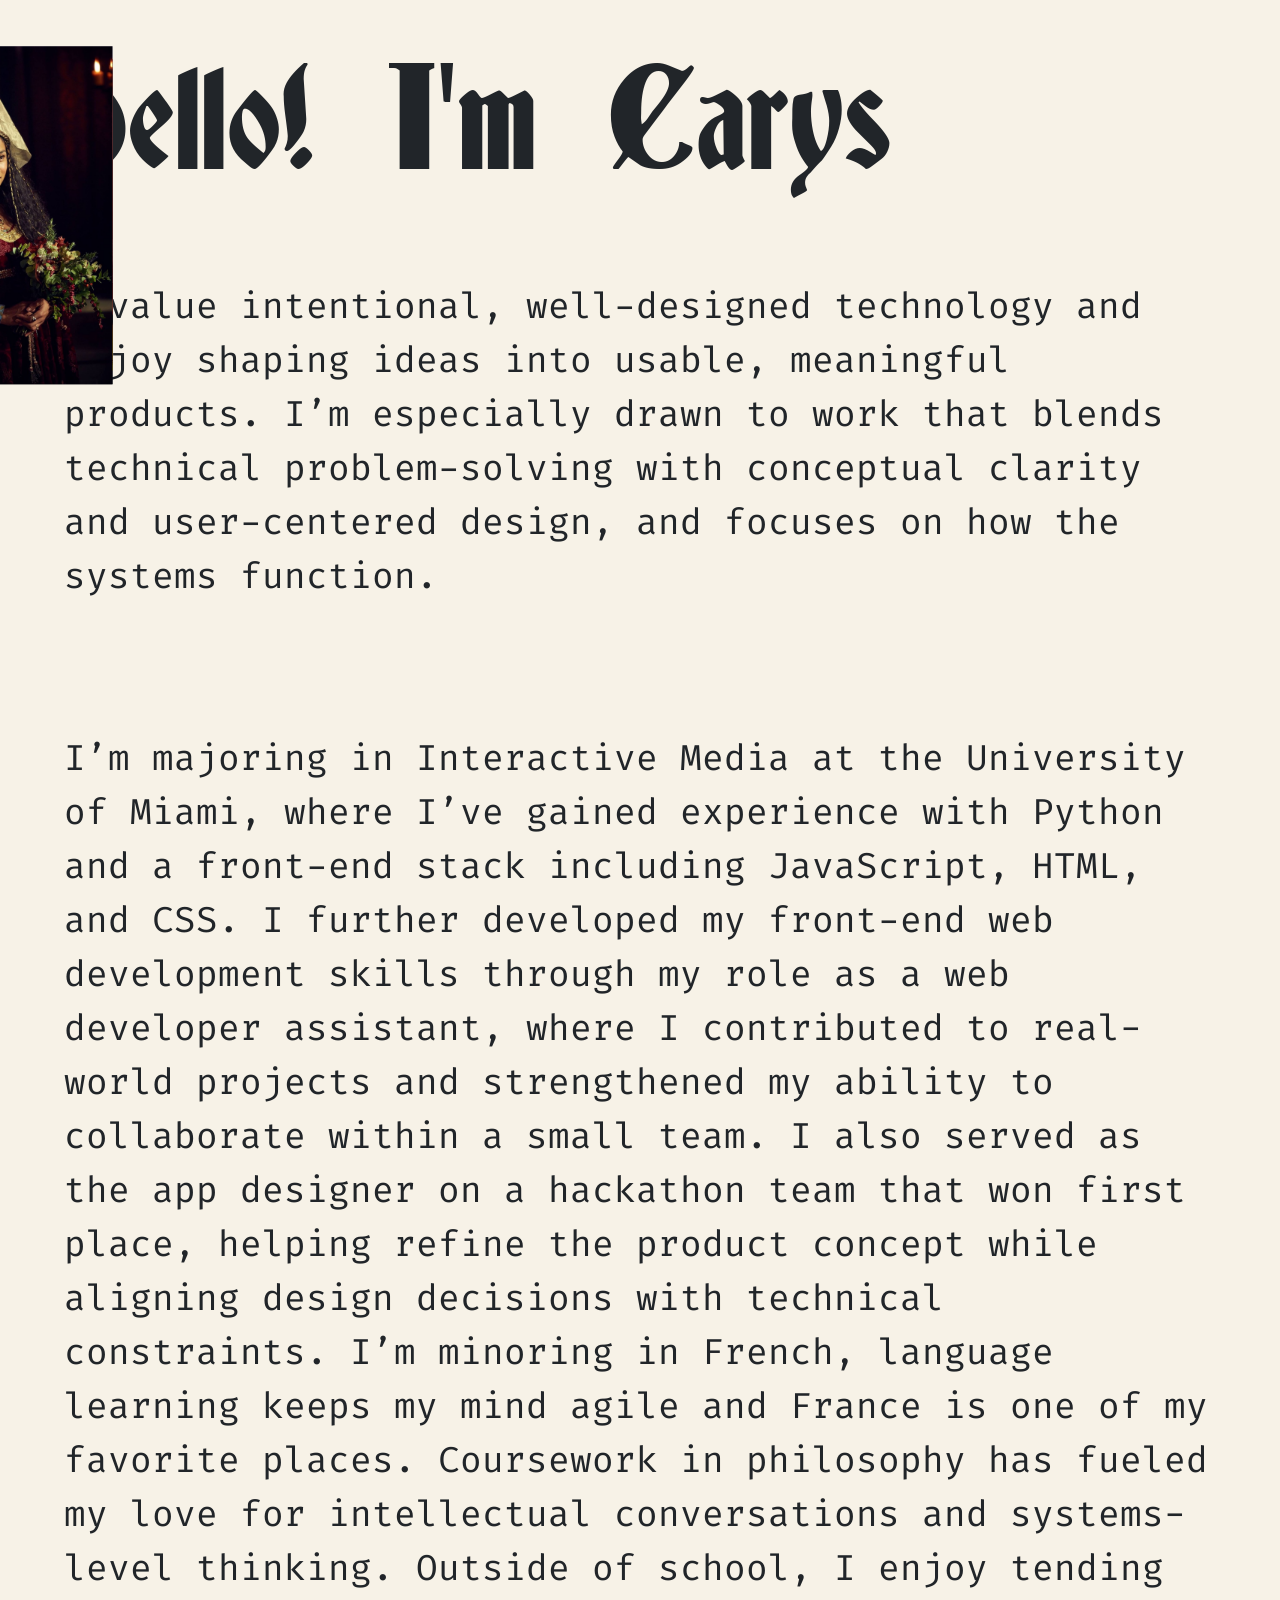
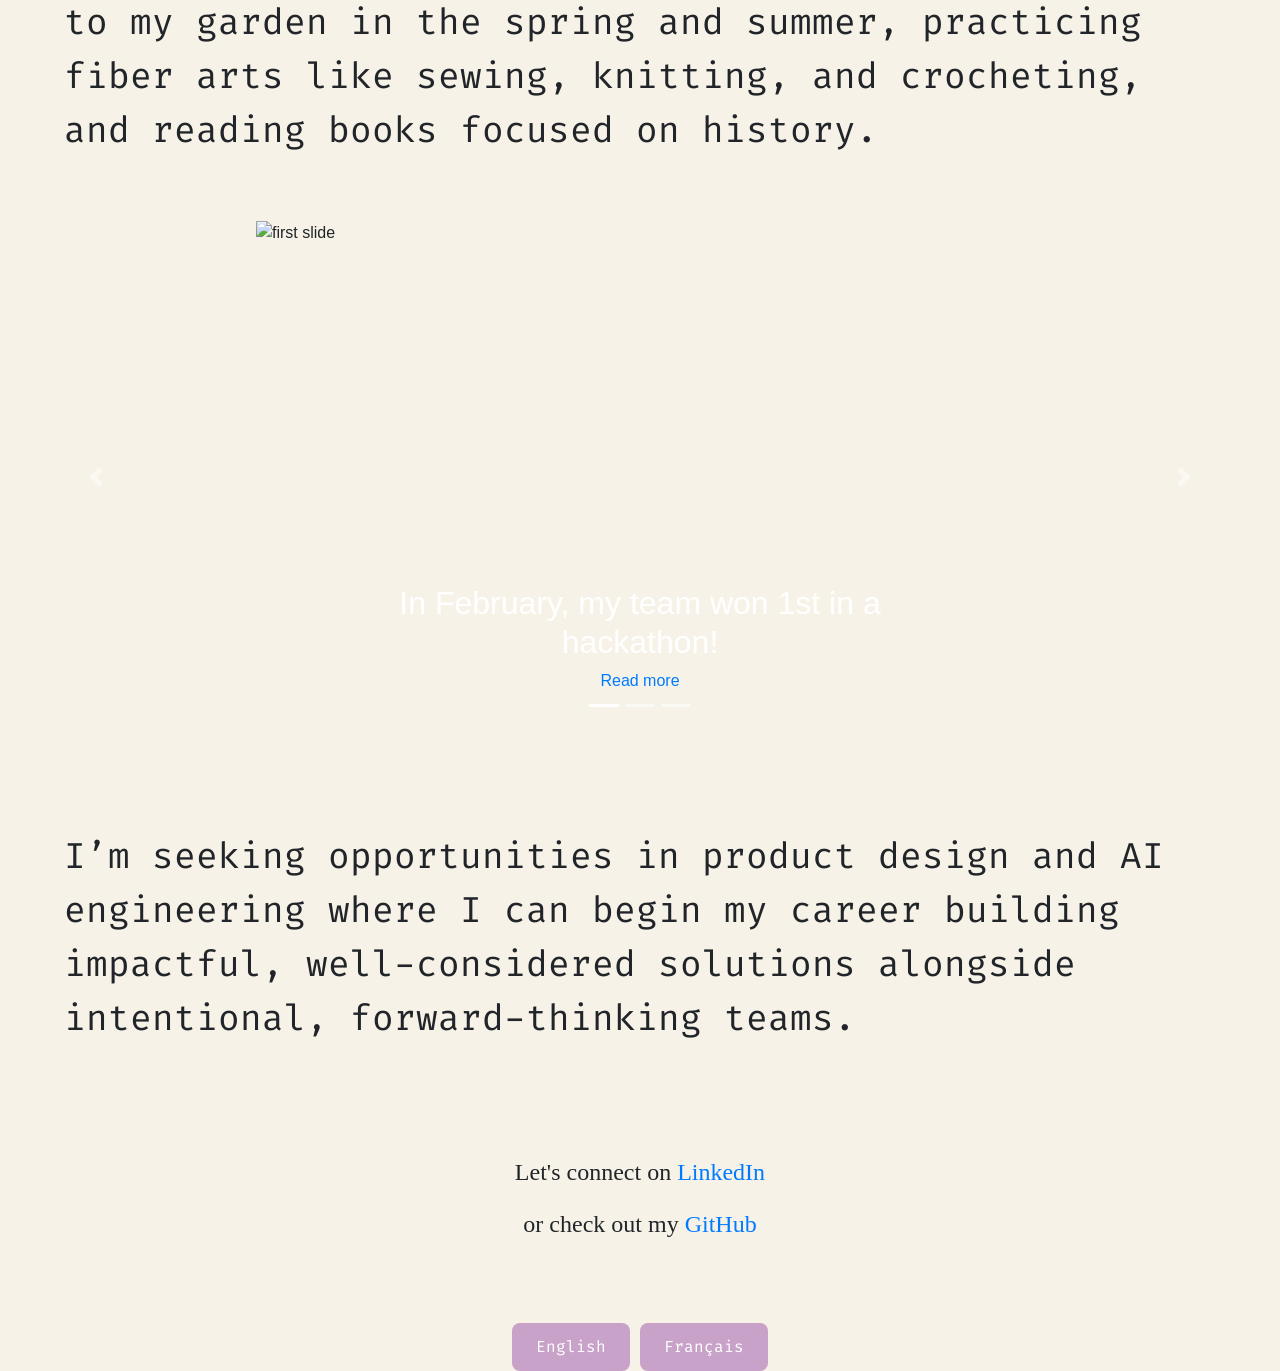
==== index.html @ d6e02222 "Spring senior update" ====
<!DOCTYPE html>
<html lang="en">
<head>
    <meta charset="UTF-8">
    <meta name="viewport" content="width=device-width, initial-scale=1.0">
    <title>Carys Bernard </title>

    <link rel="stylesheet" href="https://cdn.jsdelivr.net/npm/bootstrap@4.0.0/dist/css/bootstrap.min.css" integrity="sha384-Gn5384xqQ1aoWXA+058RXPxPg6fy4IWvTNh0E263XmFcJlSAwiGgFAW/dAiS6JXm" crossorigin="anonymous">

    <link rel="stylesheet" href="style.css?v=1.1">

    <link rel="preconnect" href="https://fonts.googleapis.com">
    <link rel="preconnect" href="https://fonts.gstatic.com" crossorigin>
    <link href="https://fonts.googleapis.com/css2?family=Fira+Code:wght@300&display=swap" rel="stylesheet">
</head>
<body>
    <!-- header and nav below-->
    <header>

    </header>
    <!-- center page words below-->
    <div>
        <h1 id="big-words">
            Hello! I'm Carys
        </h1>
    </div>

    <!-- picture div below -->
    <div>

        <img class="image" src="images/trailing/grove.jpeg" alt="" data-index="0" data-status="inactive" class="image">
        <img class="image" src="images/trailing/jonadwd.JPG" alt="" data-index="0" data-status="inactive" class="image">
        <img class="image" src="images/trailing/me1.JPG" alt="" data-index="0" data-status="inactive" class="image">
        <img class="image" src="images/trailing/me2.jpeg" alt="" data-index="0" data-status="inactive" class="image">
        <img class="image" src="images/trailing/met.jpeg" alt="" data-index="0" data-status="inactive" class="image">
        <img class="image" src="images/trailing/princess1.JPG" alt="" data-index="0" data-status="inactive" class="image">
        <img class="image" src="images/trailing/queen1.JPG" alt="" data-index="0" data-status="inactive" class="image">
        <img class="image" src="images/trailing/satchels.jpeg" alt="" data-index="0" data-status="inactive" class="image">
    

    </div>
    <!-- picture div ends -->


    <!--second page below / carousel / js reference -->
    <div id="second-page">

        <div class="words" id="goal">
            I value intentional, well-designed technology and enjoy shaping ideas into usable, meaningful products. I’m especially drawn to work that blends technical problem-solving with conceptual clarity and user-centered design, and focuses on how the systems function.

        </div>

        <!-- more about me bio here -->


        <div class="words" id="experience"> 

          I’m majoring in Interactive Media at the University of Miami, where I’ve gained experience with Python and a front-end stack including JavaScript, HTML, and CSS. 
          I further developed my front-end web development skills through my role as a web developer assistant, where I contributed to real-world projects and strengthened my ability to collaborate within a small team. I also served as the app designer on a hackathon team that won first place, helping refine the product concept while aligning design decisions with technical constraints. I’m minoring in French, language learning keeps my mind agile and France is one of my favorite places. Coursework in philosophy has fueled my love for intellectual conversations and systems-level thinking.
          Outside of school, I enjoy tending to my garden in the spring and summer, practicing fiber arts like sewing, knitting, and crocheting, and reading books focused on history. 
        </div>


        <!-- more about me bio here -->

<!-- carousel below -->
        <div id="carouselExampleIndicators" class="carousel slide" data-ride="carousel">
            <ol class="carousel-indicators">
              <li data-target="#carouselExampleIndicators" data-slide-to="0" class="active"></li>
              <li data-target="#carouselExampleIndicators" data-slide-to="1"></li>
              <li data-target="#carouselExampleIndicators" data-slide-to="2"></li>
            </ol>
            <div class="carousel-inner">
    
              <div class="carousel-item active">
                <img class="d-block w-100" src="images/hackathon/team.jpeg" alt="first slide">
                <div class="carousel-caption d-none d-md-block">
                    <h2>In February, my team won 1st in a hackathon!</h2>
                    <a href="https://news.miami.edu/coe/stories/2025/02/hackathon-showcases-ai-powered-solutions-by-students-and-startups.html"> Read more</a>
                  </div>
              </div>

              <div class="carousel-item">
                <img class="d-block w-100" src="images/hackathon/figma-gg.png" alt="second slide">
                <div class="carousel-caption d-none d-md-block">
                    <h3>I was the app designer</h3>
                    <p>My prototype was used for the mobile app and website's design. </p>
                  </div>
              </div>

              <div class="carousel-item">
                <img class="d-block w-100" src="images/hackathon/greengaurd.png" alt="second slide">
                <div class="carousel-caption d-none d-md-block">
                
                    <a href="https://greenguard.miami/"> Visit our website!</a>
                  </div>
              </div>
    
            </div>
            <a class="carousel-control-prev" href="#carouselExampleIndicators" role="button" data-slide="prev">
              <span class="carousel-control-prev-icon" aria-hidden="true"></span>
              <span class="sr-only">Previous</span>
            </a>
            <a class="carousel-control-next" href="#carouselExampleIndicators" role="button" data-slide="next">
              <span class="carousel-control-next-icon" aria-hidden="true"></span>
              <span class="sr-only">Next</span>
            </a>
          </div>
<!-- carousel ends -->

    <div class="words" id="internship">
          I’m seeking opportunities in product design and AI engineering where I can begin my career building impactful, well-considered solutions alongside intentional, forward-thinking teams.
        </div>

    </div>    
   
    <!-- footer below -->
    <footer id="connect">
        <p>
           <span id="connect-text">Let's connect on</span> 
           <a id="linkedin-link" href="https://www.linkedin.com/in/carysbernard/">
              <span id="linkedin-text">LinkedIn</span>
           </a>
        </p>
     
        <p>
           <span id="github-text">or check out my</span>  
           <a id="github-link" href="https://github.com/carysbux">GitHub</a>
        </p>
    </footer>


    <!-- translation buttons -->
     <div class="button-container">
        <button id="btn-en">English</button>
        <button id="btn-fr">Français</button>
     </div>
   

    <script src="script.js"></script>


    <script src="https://code.jquery.com/jquery-3.2.1.slim.min.js" integrity="sha384-KJ3o2DKtIkvYIK3UENzmM7KCkRr/rE9/Qpg6aAZGJwFDMVNA/GpGFF93hXpG5KkN" crossorigin="anonymous"></script>
    <script src="https://cdn.jsdelivr.net/npm/popper.js@1.12.9/dist/umd/popper.min.js" integrity="sha384-ApNbgh9B+Y1QKtv3Rn7W3mgPxhU9K/ScQsAP7hUibX39j7fakFPskvXusvfa0b4Q" crossorigin="anonymous"></script>
    <script src="https://cdn.jsdelivr.net/npm/bootstrap@4.0.0/dist/js/bootstrap.min.js" integrity="sha384-JZR6Spejh4U02d8jOt6vLEHfe/JQGiRRSQQxSfFWpi1MquVdAyjUar5+76PVCmYl" crossorigin="anonymous"></script>



</body>
</html>
---- style.css ----
@font-face {
  font-family: 'deutsch-gothic';
  src: url(fonts/Deutsch.ttf);
}

@font-face {
  font-family: 'rainy-hearts';
  src: url(fonts/rainyhearts.ttf);
}

@font-face{
  font-family: 'alagard';
  src: url(fonts/alagard.ttf);
}

body {
  width: fit-content;
  background-color: rgb(247, 242, 231);
  margin: 0;
  padding: 0;
  overflow: auto;
  min-height: 100vh;
  display: inline;
}

#big-words {
  font-family: 'deutsch-gothic';
  padding-top: 5vh;
  padding-left: 3vw;
  padding-right: 20vw;
  font-size: 15vh;
}

#second-page{
opacity: 0;
transition: opacity 1s ease-in-out;
}

/* cursor tailing effect  below*/

.image {
  width: 25vmin;
  position: absolute;
  transform: translate(-50%, -50%);
  opacity: 1 !important; /* Force visibility */
  pointer-events: none;
}

.image[data-status="active"] {
  opacity: 1;
}

.image[data-status="inactive"] {
  opacity: 0;
  transition: opacity 0.2s ease-in-out;
}


.words{
  font-family: 'Fira Code', serif;
  font-size: 36px;
  padding: 5vw;
}

footer {
  font-family: 'rainy-hearts';
  font-size: 24px;
  text-align: center;
  padding: 5vh;
}

/* card styling below*/

.card-container {
  width: fit-content;
  margin-bottom: 40vh;
  display: grid;
  grid-template-columns: repeat(4, 300px); /* 4 columns */
  justify-content: center; /* Center cards horizontally */
  gap: 100px; /* Space between cards */
  perspective: 1000px; /* Perspective still necessary even if 2d because the cards must overlap */
  position: relative;
}

.card {
  width: 300px;
  height: 300px;
  position: absolute;
  transition: transform 0.3s ease-out;
  transform-style: preserve-3d;
  transform-origin: center;
  border-radius: 38px; /* Rounded border radius */
  box-shadow: 0 45px 25px rgba(0, 0, 0, 0.2); /* Dark box shadow */
}

.card img {
  width: 100%;
  height: 100%;
  object-fit: cover; /* Ensure the image covers the entire card without distortion */
  border-radius: 38px; /* Ensure the image follows the card's border radius */
}

/* Make the cards overlap horizontally */
.card:nth-child(1) {
  left: 100px;
  z-index: 3; 
  transform: rotate(10deg);
}

.card:nth-child(2) {
  left: 350px; /* spacing */
  z-index: 3;
  transform: rotate(-10deg);
}

.card:nth-child(3) {
  left: 600px; /* spacing */
  z-index: 3;
  transform: rotate(10deg);
}

.card:nth-child(4) {
  left: 750px; /* spacing */
  z-index: 3;
  transform: rotate(-10deg);
}

.card:nth-child(5) {
  left: 900px; /* spacing */
  z-index: 3;
  transform: rotate(-10deg);
}


/* carousel styling */

.carousel-inner {
  max-width: 60vw; /* Adjust the percentage as needed */
  height: 40vw;
  margin: 0 auto;
  margin-bottom: 2rem; /* Add space beneath the carousel */
 position: relative;
}

.carousel-item img {
  width: 60vw; /* Adjust the percentage as needed */
  height: 40vw; /* Ensure the height is less than the width for a landscape aspect ratio */
  max-width: 850px; /* Set a maximum width */
  max-height: 550px; /* Set a maximum height to maintain the aspect ratio */
  object-fit: cover; /* Ensure the image covers the entire area without distortion */
  margin: 0 auto; /* Center the image */
}

/* button styling */


.button-container {
  display: flex;
  justify-content: center; /* Centers buttons horizontally */
  margin-top: 20px; /* Add spacing above */
}


#btn-en, #btn-fr {
  background-color: #C8A2C8 !important;
  color: white !important;
  border: none !important;
  padding: 12px 24px !important;
  font-size: 16px !important;
  cursor: pointer !important;
  border-radius: 8px !important;
  transition: background-color 0.3s ease, transform 0.2s ease !important;
  font-family: 'Fira Code', monospace !important;
}


/* Hover effect */
#btn-en:hover, #btn-fr:hover {
  background-color: #B98EB9; 
  transform: scale(1.05); 
}

/* Active (clicked) effect */
#btn-en:active, #btn-fr:active {
  background-color: #A070A0;
  transform: scale(0.98); 
}


#btn-en {
  margin-right: 10px;
}
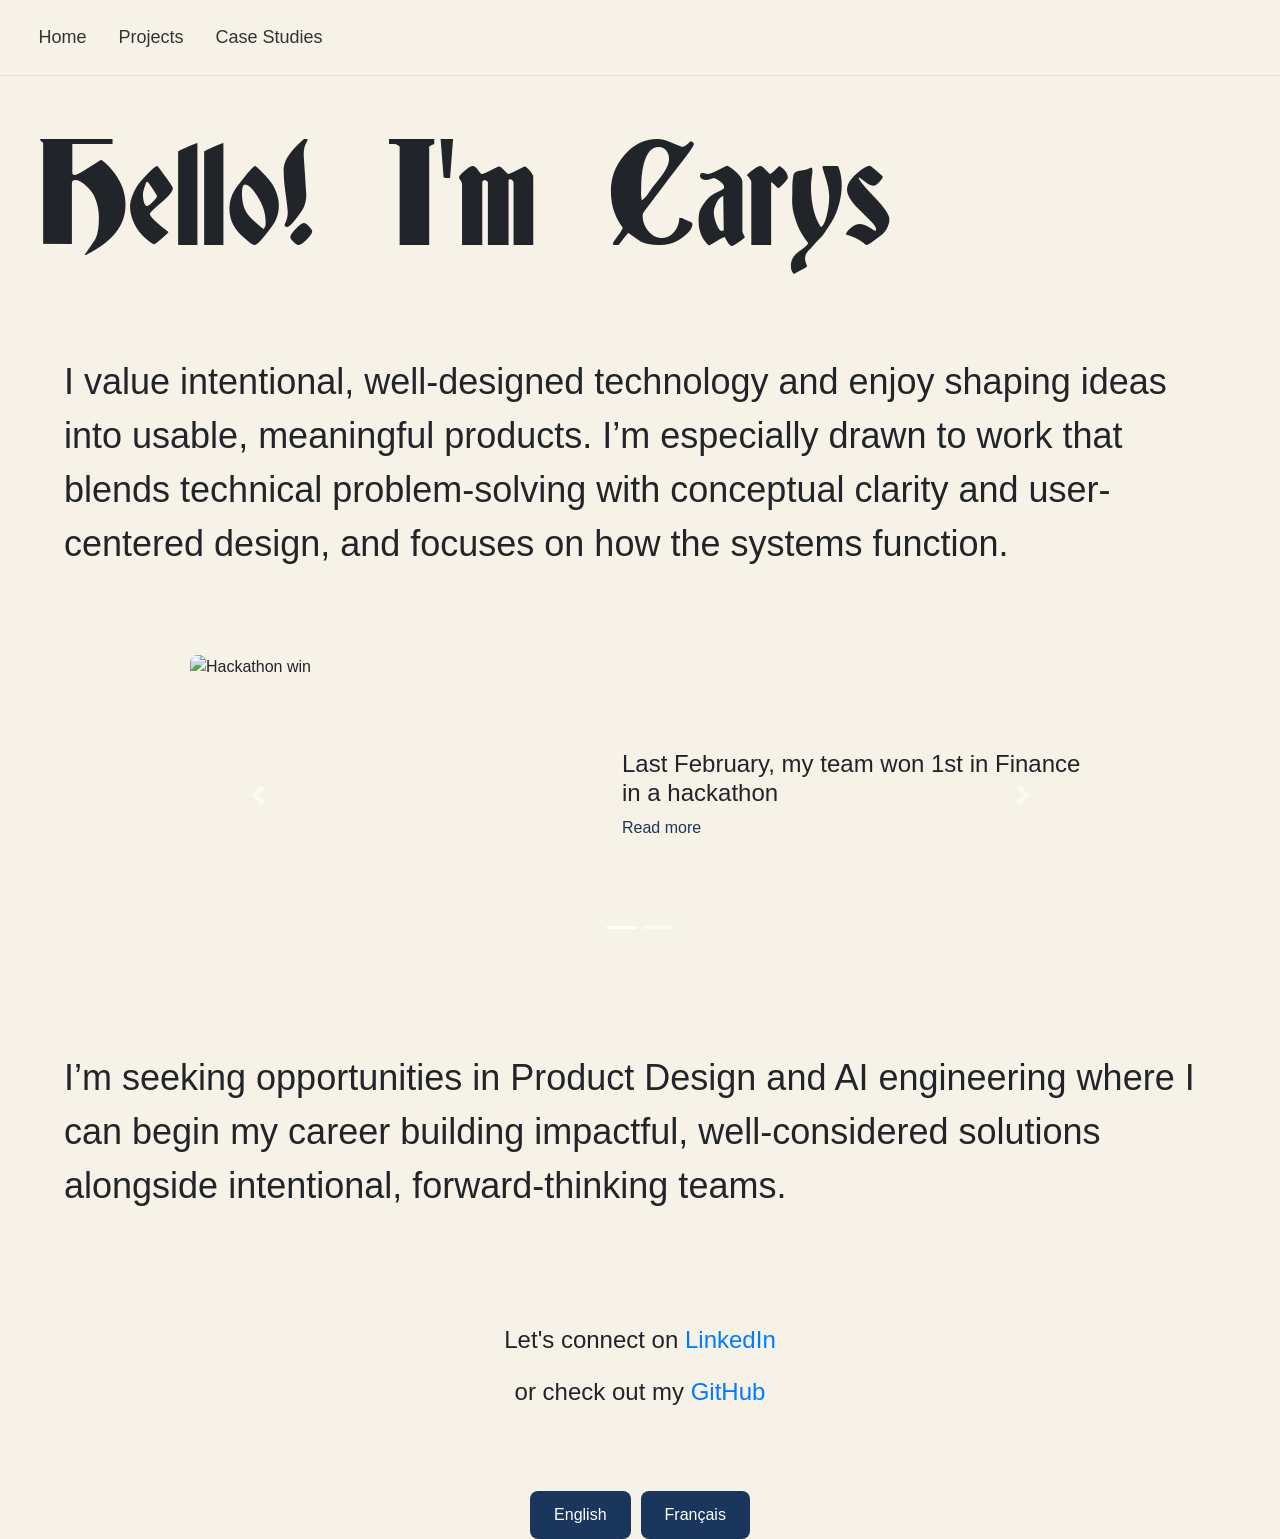
==== commit 8b4d4963: "3/1 update" ====
--- a/index.html
+++ b/index.html
@@ -16,7 +16,11 @@
 <body>
     <!-- header and nav below-->
     <header>
-
+        <nav class="main-nav">
+            <a href="index.html">Home</a>
+            <a href="projects.html">Projects</a>
+            <a href="case-studies.html">Case Studies</a>
+        </nav>
     </header>
     <!-- center page words below-->
     <div>
@@ -24,23 +28,6 @@
             Hello! I'm Carys
         </h1>
     </div>
-
-    <!-- picture div below -->
-    <div>
-
-        <img class="image" src="images/trailing/grove.jpeg" alt="" data-index="0" data-status="inactive" class="image">
-        <img class="image" src="images/trailing/jonadwd.JPG" alt="" data-index="0" data-status="inactive" class="image">
-        <img class="image" src="images/trailing/me1.JPG" alt="" data-index="0" data-status="inactive" class="image">
-        <img class="image" src="images/trailing/me2.jpeg" alt="" data-index="0" data-status="inactive" class="image">
-        <img class="image" src="images/trailing/met.jpeg" alt="" data-index="0" data-status="inactive" class="image">
-        <img class="image" src="images/trailing/princess1.JPG" alt="" data-index="0" data-status="inactive" class="image">
-        <img class="image" src="images/trailing/queen1.JPG" alt="" data-index="0" data-status="inactive" class="image">
-        <img class="image" src="images/trailing/satchels.jpeg" alt="" data-index="0" data-status="inactive" class="image">
-    
-
-    </div>
-    <!-- picture div ends -->
-
 
     <!--second page below / carousel / js reference -->
     <div id="second-page">
@@ -53,47 +40,35 @@
         <!-- more about me bio here -->
 
 
-        <div class="words" id="experience"> 
-
-          I’m majoring in Interactive Media at the University of Miami, where I’ve gained experience with Python and a front-end stack including JavaScript, HTML, and CSS. 
-          I further developed my front-end web development skills through my role as a web developer assistant, where I contributed to real-world projects and strengthened my ability to collaborate within a small team. I also served as the app designer on a hackathon team that won first place, helping refine the product concept while aligning design decisions with technical constraints. I’m minoring in French, language learning keeps my mind agile and France is one of my favorite places. Coursework in philosophy has fueled my love for intellectual conversations and systems-level thinking.
-          Outside of school, I enjoy tending to my garden in the spring and summer, practicing fiber arts like sewing, knitting, and crocheting, and reading books focused on history. 
-        </div>
-
-
         <!-- more about me bio here -->
 
 <!-- carousel below -->
+        <section class="carousel-section">
         <div id="carouselExampleIndicators" class="carousel slide" data-ride="carousel">
             <ol class="carousel-indicators">
               <li data-target="#carouselExampleIndicators" data-slide-to="0" class="active"></li>
               <li data-target="#carouselExampleIndicators" data-slide-to="1"></li>
-              <li data-target="#carouselExampleIndicators" data-slide-to="2"></li>
             </ol>
             <div class="carousel-inner">
     
               <div class="carousel-item active">
-                <img class="d-block w-100" src="images/hackathon/team.jpeg" alt="first slide">
-                <div class="carousel-caption d-none d-md-block">
-                    <h2>In February, my team won 1st in a hackathon!</h2>
-                    <a href="https://news.miami.edu/coe/stories/2025/02/hackathon-showcases-ai-powered-solutions-by-students-and-startups.html"> Read more</a>
+                <div class="carousel-slide-content">
+                  <img src="images/hackathon/solo.jpeg" alt="Hackathon win">
+                  <div class="carousel-caption-side">
+                    <h2>Last February, my team won 1st in Finance in a hackathon</h2>
+                    <a href="https://news.miami.edu/coe/stories/2025/02/hackathon-showcases-ai-powered-solutions-by-students-and-startups.html">Read more</a>
                   </div>
+                </div>
               </div>
 
               <div class="carousel-item">
-                <img class="d-block w-100" src="images/hackathon/figma-gg.png" alt="second slide">
-                <div class="carousel-caption d-none d-md-block">
+                <div class="carousel-slide-content">
+                  <img src="images/hackathon/figma-gg.png" alt="App designer">
+                  <div class="carousel-caption-side">
                     <h3>I was the app designer</h3>
-                    <p>My prototype was used for the mobile app and website's design. </p>
+                    <p>My prototype was used for the mobile app and website's design.</p>
                   </div>
-              </div>
-
-              <div class="carousel-item">
-                <img class="d-block w-100" src="images/hackathon/greengaurd.png" alt="second slide">
-                <div class="carousel-caption d-none d-md-block">
-                
-                    <a href="https://greenguard.miami/"> Visit our website!</a>
-                  </div>
+                </div>
               </div>
     
             </div>
@@ -106,10 +81,11 @@
               <span class="sr-only">Next</span>
             </a>
           </div>
+        </section>
 <!-- carousel ends -->
 
     <div class="words" id="internship">
-          I’m seeking opportunities in product design and AI engineering where I can begin my career building impactful, well-considered solutions alongside intentional, forward-thinking teams.
+          I’m seeking opportunities in Product Design and AI engineering where I can begin my career building impactful, well-considered solutions alongside intentional, forward-thinking teams.
         </div>
 
     </div>    
--- a/style.css
+++ b/style.css
@@ -21,6 +21,80 @@
   overflow: auto;
   min-height: 100vh;
   display: inline;
+  font-family: -apple-system, BlinkMacSystemFont, "SF Pro Display", "SF Pro Text", "Helvetica Neue", Helvetica, Arial, sans-serif;
+}
+
+/* Navigation bar */
+.main-nav {
+  display: flex;
+  gap: 2rem;
+  padding: 1.5rem 3vw;
+  font-family: inherit;
+  font-size: 18px;
+  background-color: rgb(247, 242, 231);
+  border-bottom: 1px solid rgba(0, 0, 0, 0.08);
+}
+
+.main-nav a {
+  color: #333;
+  text-decoration: none;
+  transition: color 0.2s ease;
+}
+
+.main-nav a:hover {
+  color: #1a365d;
+}
+
+/* Page content for Case Studies and Projects */
+.page-content {
+  padding: 5vh 5vw;
+  min-height: 50vh;
+}
+
+.page-title {
+  font-family: 'deutsch-gothic';
+  font-size: 8vh;
+  margin-bottom: 2rem;
+}
+
+/* iframe previews for Case Studies and Projects */
+.iframe-previews {
+  display: grid;
+  grid-template-columns: repeat(auto-fill, minmax(320px, 1fr));
+  gap: 2rem;
+  margin-top: 2rem;
+}
+
+.iframe-preview {
+  font-family: inherit;
+}
+
+.iframe-title {
+  font-size: 1.25rem;
+  margin-bottom: 0.5rem;
+  font-weight: 600;
+}
+
+.iframe-preview iframe,
+.iframe-preview .preview-image {
+  width: 100%;
+  aspect-ratio: 1;
+  border: 1px solid rgba(0, 0, 0, 0.1);
+  border-radius: 8px;
+  box-shadow: 0 4px 12px rgba(0, 0, 0, 0.08);
+  object-fit: cover;
+}
+
+.iframe-link {
+  display: inline-block;
+  margin-top: 0.5rem;
+  color: #1a365d;
+  text-decoration: none;
+  font-size: 0.95rem;
+}
+
+.iframe-link:hover {
+  text-decoration: underline;
 }
 
 #big-words {
@@ -36,34 +110,14 @@
 transition: opacity 1s ease-in-out;
 }
 
-/* cursor tailing effect  below*/
-
-.image {
-  width: 25vmin;
-  position: absolute;
-  transform: translate(-50%, -50%);
-  opacity: 1 !important; /* Force visibility */
-  pointer-events: none;
-}
-
-.image[data-status="active"] {
-  opacity: 1;
-}
-
-.image[data-status="inactive"] {
-  opacity: 0;
-  transition: opacity 0.2s ease-in-out;
-}
-
-
 .words{
-  font-family: 'Fira Code', serif;
+  font-family: inherit;
   font-size: 36px;
   padding: 5vw;
 }
 
 footer {
-  font-family: 'rainy-hearts';
+  font-family: inherit;
   font-size: 24px;
   text-align: center;
   padding: 5vh;
@@ -134,21 +188,78 @@
 
 /* carousel styling */
 
+.carousel-section {
+  width: 100%;
+  max-width: 900px;
+  margin: 0 auto 2rem;
+  min-height: 320px;
+}
+
 .carousel-inner {
-  max-width: 60vw; /* Adjust the percentage as needed */
-  height: 40vw;
-  margin: 0 auto;
-  margin-bottom: 2rem; /* Add space beneath the carousel */
- position: relative;
-}
-
-.carousel-item img {
-  width: 60vw; /* Adjust the percentage as needed */
-  height: 40vw; /* Ensure the height is less than the width for a landscape aspect ratio */
-  max-width: 850px; /* Set a maximum width */
-  max-height: 550px; /* Set a maximum height to maintain the aspect ratio */
-  object-fit: cover; /* Ensure the image covers the entire area without distortion */
-  margin: 0 auto; /* Center the image */
+  width: 100%;
+  position: relative;
+}
+
+.carousel-item {
+  min-height: 320px;
+}
+
+.carousel-slide-content {
+  display: flex;
+  align-items: center;
+  gap: 2rem;
+  min-height: 320px;
+}
+
+.carousel-slide-content img {
+  width: 400px;
+  height: 280px;
+  min-width: 400px;
+  flex-shrink: 0;
+  object-fit: cover;
+  border-radius: 8px;
+}
+
+.carousel-caption-side {
+  flex: 1;
+  min-width: 200px;
+  padding: 1rem 0;
+}
+
+.carousel-caption-side h2,
+.carousel-caption-side h3 {
+  margin-bottom: 0.5rem;
+  font-size: 1.5rem;
+}
+
+.carousel-caption-side p {
+  margin-bottom: 0.5rem;
+}
+
+.carousel-caption-side a {
+  color: #1a365d;
+  text-decoration: none;
+}
+
+.carousel-caption-side a:hover {
+  text-decoration: underline;
+}
+
+@media (max-width: 768px) {
+  .carousel-slide-content {
+    flex-direction: column;
+    min-height: auto;
+  }
+
+  .carousel-slide-content img {
+    width: 100%;
+    min-width: 0;
+    height: 240px;
+  }
+
+  .carousel-item {
+    min-height: auto;
+  }
 }
 
 /* button styling */
@@ -162,7 +273,7 @@
 
 
 #btn-en, #btn-fr {
-  background-color: #C8A2C8 !important;
+  background-color: #1a365d !important;
   color: white !important;
   border: none !important;
   padding: 12px 24px !important;
@@ -170,19 +281,19 @@
   cursor: pointer !important;
   border-radius: 8px !important;
   transition: background-color 0.3s ease, transform 0.2s ease !important;
-  font-family: 'Fira Code', monospace !important;
+  font-family: inherit !important;
 }
 
 
 /* Hover effect */
 #btn-en:hover, #btn-fr:hover {
-  background-color: #B98EB9; 
+  background-color: #0d2137; 
   transform: scale(1.05); 
 }
 
 /* Active (clicked) effect */
 #btn-en:active, #btn-fr:active {
-  background-color: #A070A0;
+  background-color: #0a1a2e;
   transform: scale(0.98); 
 }
 
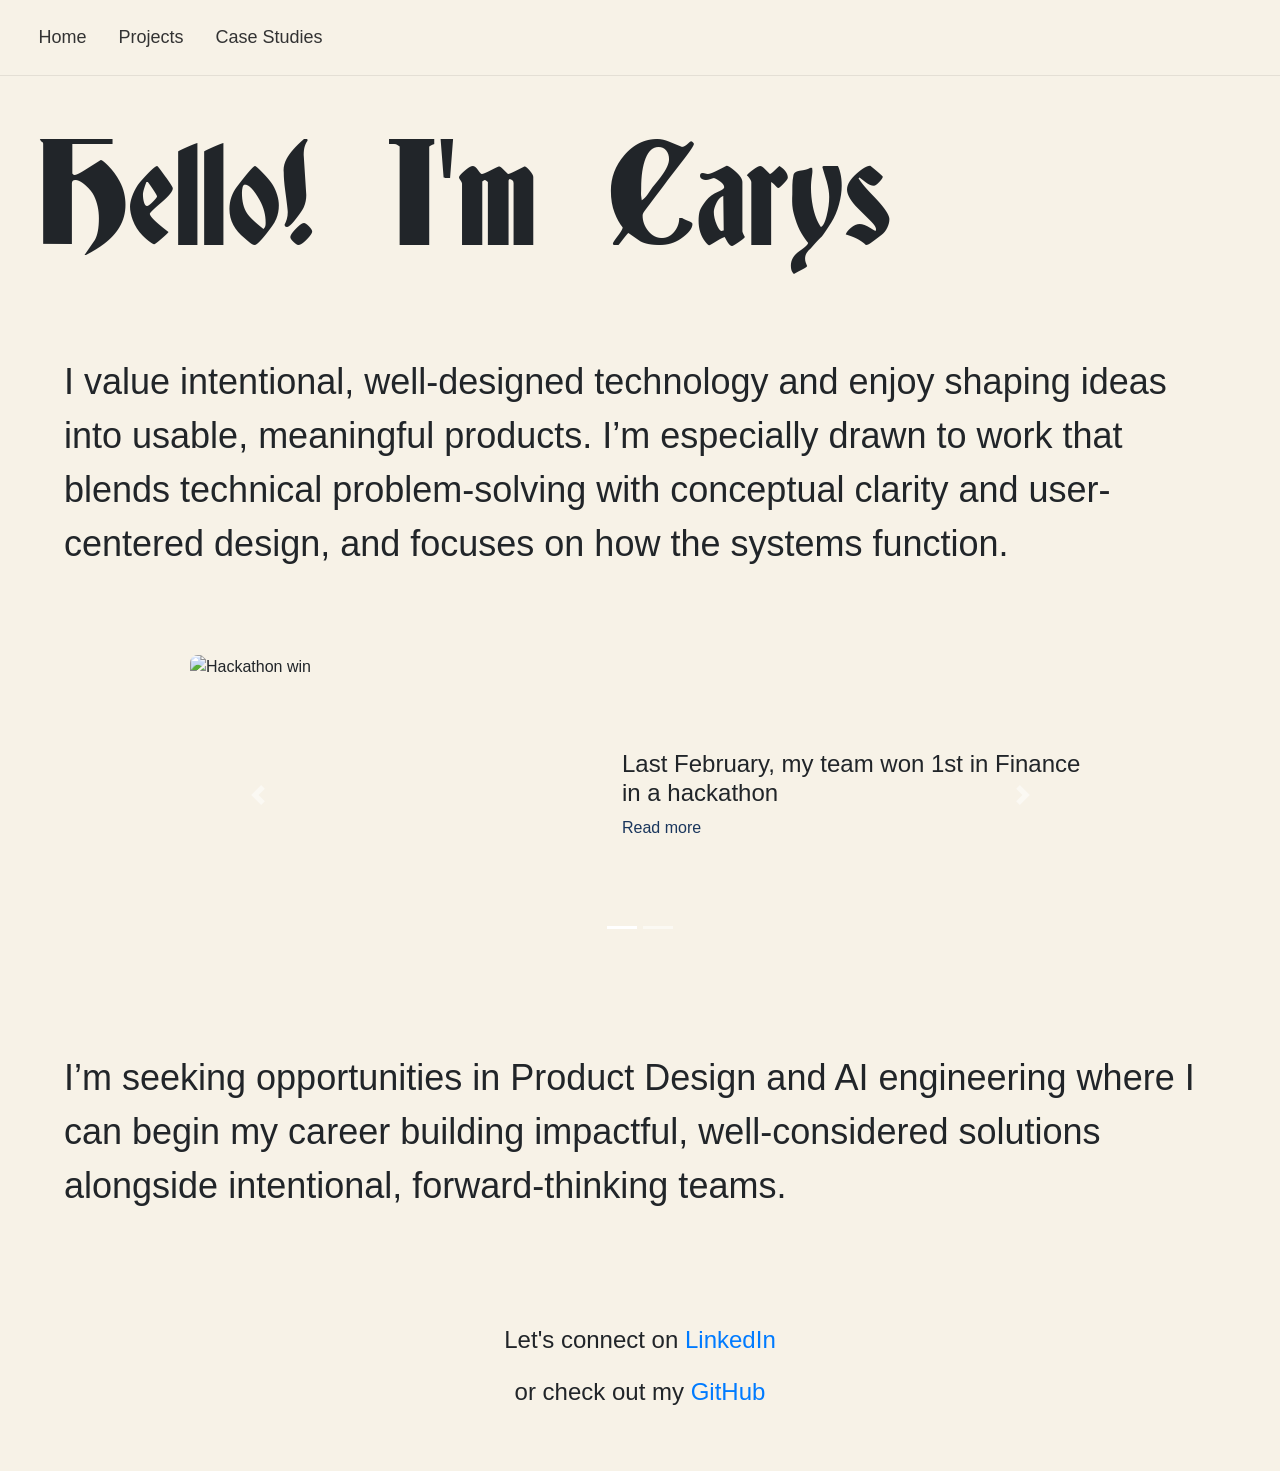
==== commit c0cf4ecb: "3/4" ====
--- a/index.html
+++ b/index.html
@@ -106,13 +106,6 @@
     </footer>
 
 
-    <!-- translation buttons -->
-     <div class="button-container">
-        <button id="btn-en">English</button>
-        <button id="btn-fr">Français</button>
-     </div>
-   
-
     <script src="script.js"></script>
 
 
--- a/style.css
+++ b/style.css
@@ -261,43 +261,3 @@
     min-height: auto;
   }
 }
-
-/* button styling */
-
-
-.button-container {
-  display: flex;
-  justify-content: center; /* Centers buttons horizontally */
-  margin-top: 20px; /* Add spacing above */
-}
-
-
-#btn-en, #btn-fr {
-  background-color: #1a365d !important;
-  color: white !important;
-  border: none !important;
-  padding: 12px 24px !important;
-  font-size: 16px !important;
-  cursor: pointer !important;
-  border-radius: 8px !important;
-  transition: background-color 0.3s ease, transform 0.2s ease !important;
-  font-family: inherit !important;
-}
-
-
-/* Hover effect */
-#btn-en:hover, #btn-fr:hover {
-  background-color: #0d2137; 
-  transform: scale(1.05); 
-}
-
-/* Active (clicked) effect */
-#btn-en:active, #btn-fr:active {
-  background-color: #0a1a2e;
-  transform: scale(0.98); 
-}
-
-
-#btn-en {
-  margin-right: 10px;
-}
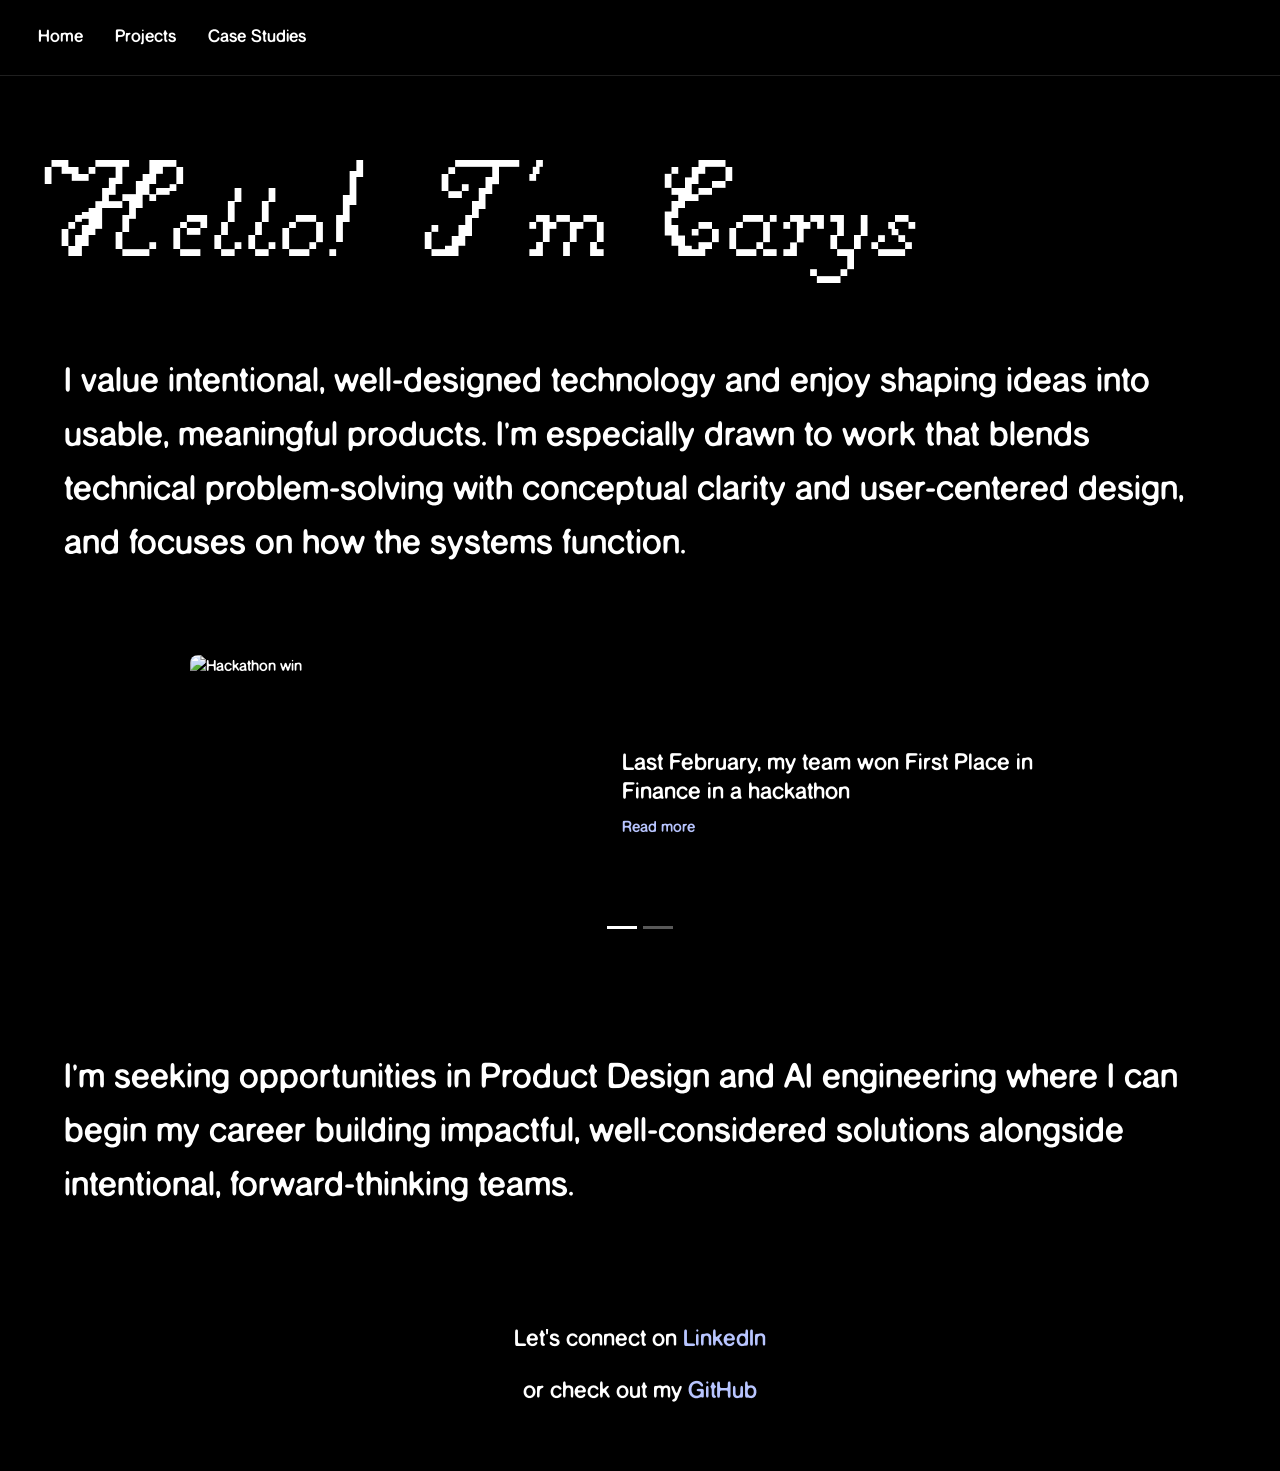
==== commit 338c0a11: "dark mode" ====
--- a/index.html
+++ b/index.html
@@ -7,11 +7,7 @@
 
     <link rel="stylesheet" href="https://cdn.jsdelivr.net/npm/bootstrap@4.0.0/dist/css/bootstrap.min.css" integrity="sha384-Gn5384xqQ1aoWXA+058RXPxPg6fy4IWvTNh0E263XmFcJlSAwiGgFAW/dAiS6JXm" crossorigin="anonymous">
 
-    <link rel="stylesheet" href="style.css?v=1.1">
-
-    <link rel="preconnect" href="https://fonts.googleapis.com">
-    <link rel="preconnect" href="https://fonts.gstatic.com" crossorigin>
-    <link href="https://fonts.googleapis.com/css2?family=Fira+Code:wght@300&display=swap" rel="stylesheet">
+    <link rel="stylesheet" href="style.css?v=1.3">
 </head>
 <body>
     <!-- header and nav below-->
@@ -55,7 +51,7 @@
                 <div class="carousel-slide-content">
                   <img src="images/hackathon/solo.jpeg" alt="Hackathon win">
                   <div class="carousel-caption-side">
-                    <h2>Last February, my team won 1st in Finance in a hackathon</h2>
+                    <h2>Last February, my team won First Place in Finance in a hackathon</h2>
                     <a href="https://news.miami.edu/coe/stories/2025/02/hackathon-showcases-ai-powered-solutions-by-students-and-startups.html">Read more</a>
                   </div>
                 </div>
--- a/style.css
+++ b/style.css
@@ -1,27 +1,32 @@
 @font-face {
-  font-family: 'deutsch-gothic';
-  src: url(fonts/Deutsch.ttf);
+  font-family: 'Retrogression';
+  src: url('fonts/Retrogression-Regular.ttf') format('truetype');
+  font-weight: normal;
+  font-style: normal;
 }
 
 @font-face {
-  font-family: 'rainy-hearts';
-  src: url(fonts/rainyhearts.ttf);
-}
-
-@font-face{
-  font-family: 'alagard';
-  src: url(fonts/alagard.ttf);
+  font-family: 'FTOverpass';
+  src: url('fonts/FTOverpass-FREE.otf') format('opentype');
+  font-weight: normal;
+  font-style: normal;
+}
+
+html {
+  background-color: #000;
+  color: #fff;
 }
 
 body {
-  width: fit-content;
-  background-color: rgb(247, 242, 231);
+  width: 100%;
+  box-sizing: border-box;
+  background-color: #000;
+  color: #fff;
   margin: 0;
   padding: 0;
-  overflow: auto;
+  overflow-x: auto;
   min-height: 100vh;
-  display: inline;
-  font-family: -apple-system, BlinkMacSystemFont, "SF Pro Display", "SF Pro Text", "Helvetica Neue", Helvetica, Arial, sans-serif;
+  font-family: 'FTOverpass', -apple-system, BlinkMacSystemFont, sans-serif;
 }
 
 /* Navigation bar */
@@ -29,20 +34,20 @@
   display: flex;
   gap: 2rem;
   padding: 1.5rem 3vw;
-  font-family: inherit;
+  font-family: 'FTOverpass', -apple-system, BlinkMacSystemFont, sans-serif;
   font-size: 18px;
-  background-color: rgb(247, 242, 231);
-  border-bottom: 1px solid rgba(0, 0, 0, 0.08);
+  background-color: #000;
+  border-bottom: 1px solid rgba(255, 255, 255, 0.12);
 }
 
 .main-nav a {
-  color: #333;
+  color: #fff;
   text-decoration: none;
   transition: color 0.2s ease;
 }
 
 .main-nav a:hover {
-  color: #1a365d;
+  color: #b8c5ff;
 }
 
 /* Page content for Case Studies and Projects */
@@ -52,9 +57,11 @@
 }
 
 .page-title {
-  font-family: 'deutsch-gothic';
+  font-family: 'Retrogression', serif;
   font-size: 8vh;
   margin-bottom: 2rem;
+  color: #fff;
+  font-weight: normal;
 }
 
 /* iframe previews for Case Studies and Projects */
@@ -66,43 +73,49 @@
 }
 
 .iframe-preview {
-  font-family: inherit;
+  font-family: 'FTOverpass', -apple-system, BlinkMacSystemFont, sans-serif;
+  color: #fff;
+}
+
+header {
+  background-color: #000;
 }
 
 .iframe-title {
   font-size: 1.25rem;
   margin-bottom: 0.5rem;
   font-weight: 600;
-}
-
-.iframe-preview iframe,
+  color: #fff;
+  font-family: 'FTOverpass', -apple-system, BlinkMacSystemFont, sans-serif;
+}
+
+.iframe-preview .preview-link {
+  display: block;
+  cursor: pointer;
+}
+
 .iframe-preview .preview-image {
   width: 100%;
   aspect-ratio: 1;
-  border: 1px solid rgba(0, 0, 0, 0.1);
+  border: 1px solid rgba(255, 255, 255, 0.15);
   border-radius: 8px;
-  box-shadow: 0 4px 12px rgba(0, 0, 0, 0.08);
+  box-shadow: 0 4px 24px rgba(0, 0, 0, 0.5);
   object-fit: cover;
-}
-
-.iframe-link {
-  display: inline-block;
-  margin-top: 0.5rem;
-  color: #1a365d;
-  text-decoration: none;
-  font-size: 0.95rem;
-}
-
-.iframe-link:hover {
-  text-decoration: underline;
+  transition: opacity 0.2s ease;
+}
+
+.iframe-preview .preview-link:hover .preview-image {
+  opacity: 0.9;
 }
 
 #big-words {
-  font-family: 'deutsch-gothic';
+  font-family: 'Retrogression', serif;
   padding-top: 5vh;
   padding-left: 3vw;
   padding-right: 20vw;
   font-size: 15vh;
+  color: #fff;
+  font-weight: normal;
 }
 
 #second-page{
@@ -110,17 +123,29 @@
 transition: opacity 1s ease-in-out;
 }
 
-.words{
-  font-family: inherit;
+.words {
+  font-family: 'FTOverpass', -apple-system, BlinkMacSystemFont, sans-serif;
   font-size: 36px;
   padding: 5vw;
+  color: #fff;
 }
 
 footer {
-  font-family: inherit;
+  font-family: 'FTOverpass', -apple-system, BlinkMacSystemFont, sans-serif;
   font-size: 24px;
   text-align: center;
   padding: 5vh;
+  color: #fff;
+}
+
+footer a {
+  color: #b8c5ff;
+  text-decoration: none;
+}
+
+footer a:hover {
+  text-decoration: underline;
+  color: #fff;
 }
 
 /* card styling below*/
@@ -224,25 +249,44 @@
   flex: 1;
   min-width: 200px;
   padding: 1rem 0;
+  font-family: 'FTOverpass', -apple-system, BlinkMacSystemFont, sans-serif;
+  color: #fff;
 }
 
 .carousel-caption-side h2,
 .carousel-caption-side h3 {
   margin-bottom: 0.5rem;
   font-size: 1.5rem;
+  color: #fff;
 }
 
 .carousel-caption-side p {
   margin-bottom: 0.5rem;
+  color: #fff;
 }
 
 .carousel-caption-side a {
-  color: #1a365d;
+  color: #b8c5ff;
   text-decoration: none;
 }
 
 .carousel-caption-side a:hover {
   text-decoration: underline;
+  color: #fff;
+}
+
+/* Bootstrap carousel on dark background */
+.carousel-section .carousel-control-prev-icon,
+.carousel-section .carousel-control-next-icon {
+  filter: invert(1);
+}
+
+.carousel-section .carousel-indicators li {
+  background-color: rgba(255, 255, 255, 0.35);
+}
+
+.carousel-section .carousel-indicators .active {
+  background-color: #fff;
 }
 
 @media (max-width: 768px) {
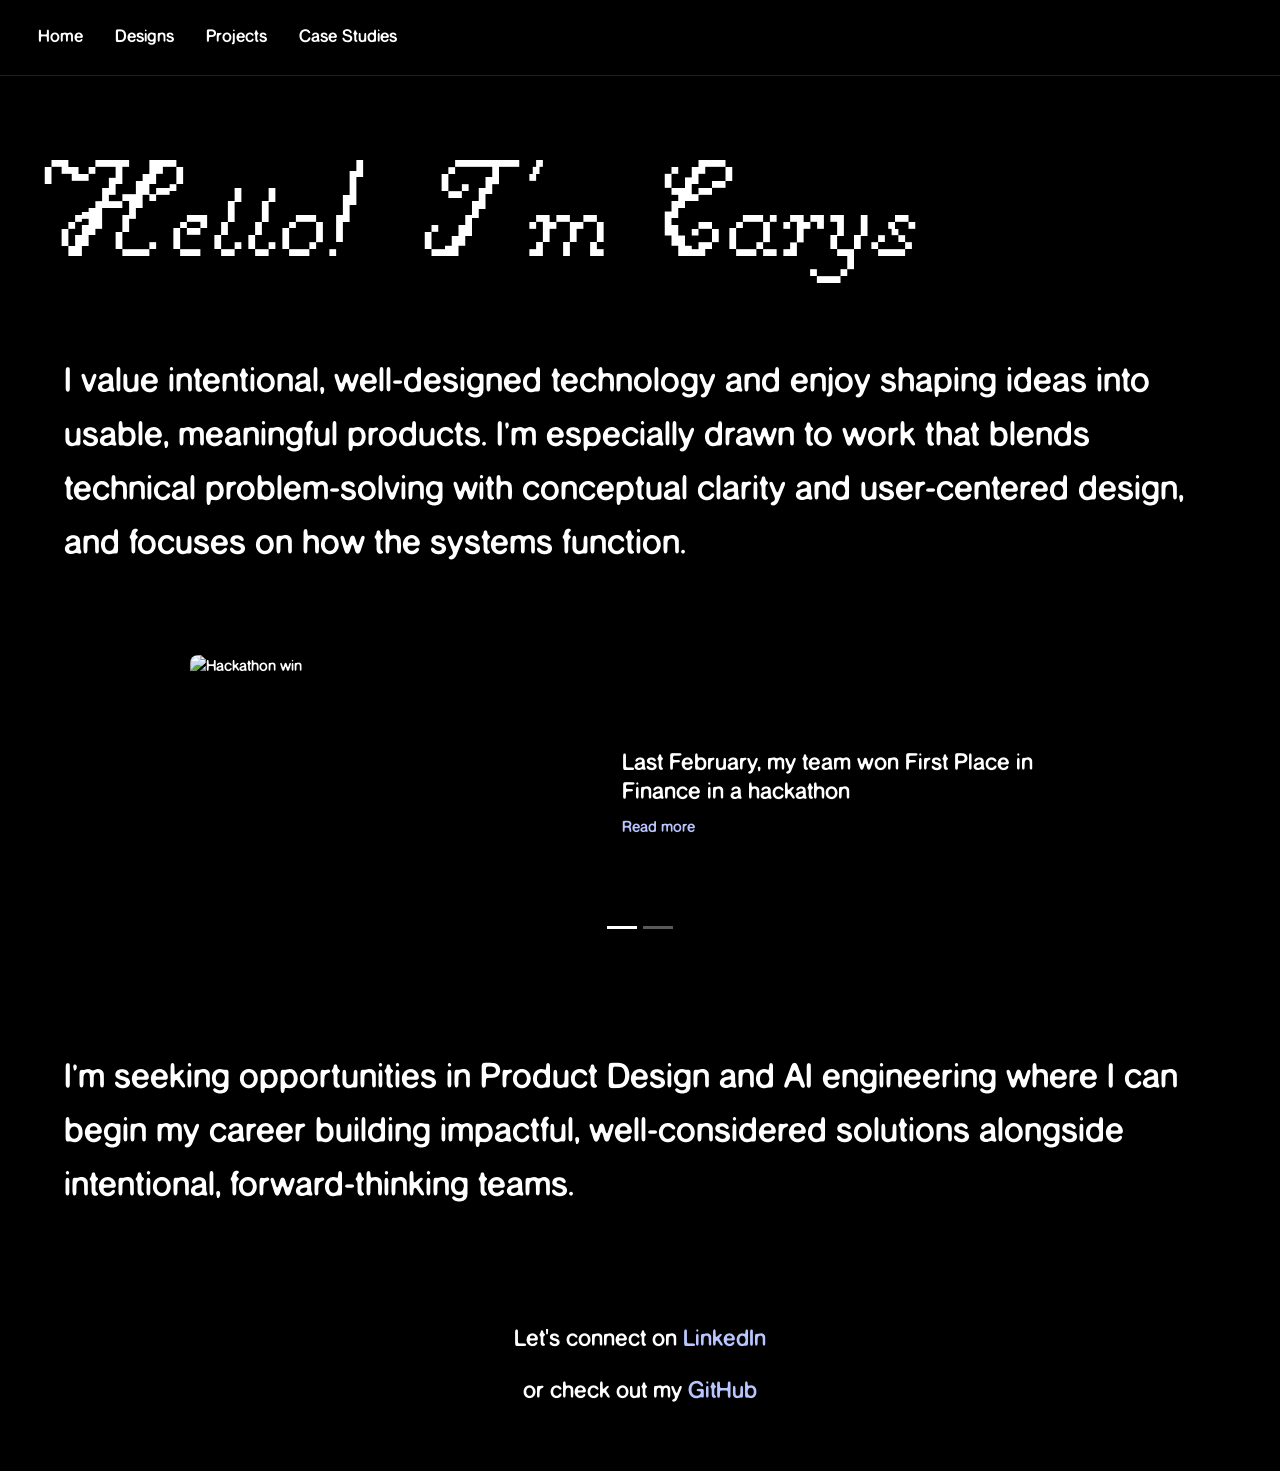
==== commit af80c2b1: "added graphics" ====
--- a/index.html
+++ b/index.html
@@ -7,13 +7,14 @@
 
     <link rel="stylesheet" href="https://cdn.jsdelivr.net/npm/bootstrap@4.0.0/dist/css/bootstrap.min.css" integrity="sha384-Gn5384xqQ1aoWXA+058RXPxPg6fy4IWvTNh0E263XmFcJlSAwiGgFAW/dAiS6JXm" crossorigin="anonymous">
 
-    <link rel="stylesheet" href="style.css?v=1.3">
+    <link rel="stylesheet" href="style.css?v=1.5">
 </head>
 <body>
     <!-- header and nav below-->
     <header>
         <nav class="main-nav">
             <a href="index.html">Home</a>
+            <a href="designs.html">Designs</a>
             <a href="projects.html">Projects</a>
             <a href="case-studies.html">Case Studies</a>
         </nav>
--- a/style.css
+++ b/style.css
@@ -106,6 +106,57 @@
 
 .iframe-preview .preview-link:hover .preview-image {
   opacity: 0.9;
+}
+
+/* Design pieces: show full artwork without heavy cropping */
+.iframe-preview .preview-image.preview-contain {
+  object-fit: contain;
+  background: #111;
+}
+
+/* Designs page: full-aspect artwork, not square tiles */
+.design-gallery {
+  display: flex;
+  flex-direction: column;
+  gap: 2rem;
+  margin-top: 2rem;
+}
+
+.design-item {
+  max-width: 680px;
+  margin: 0 auto;
+}
+
+.design-link {
+  display: inline-block;
+}
+
+.design-image {
+  width: 100%;
+  height: auto;
+  aspect-ratio: auto;
+  border: 1px solid rgba(255, 255, 255, 0.15);
+  border-radius: 8px;
+  box-shadow: 0 4px 24px rgba(0, 0, 0, 0.5);
+}
+
+.design-pdf-item {
+  max-width: 960px;
+}
+
+.design-pdf-stack {
+  display: flex;
+  flex-direction: column;
+  gap: 1.25rem;
+}
+
+.design-pdf-page {
+  width: 100%;
+  height: 95vh;
+  min-height: 900px;
+  border: 1px solid rgba(255, 255, 255, 0.15);
+  border-radius: 8px;
+  background: #111;
 }
 
 #big-words {
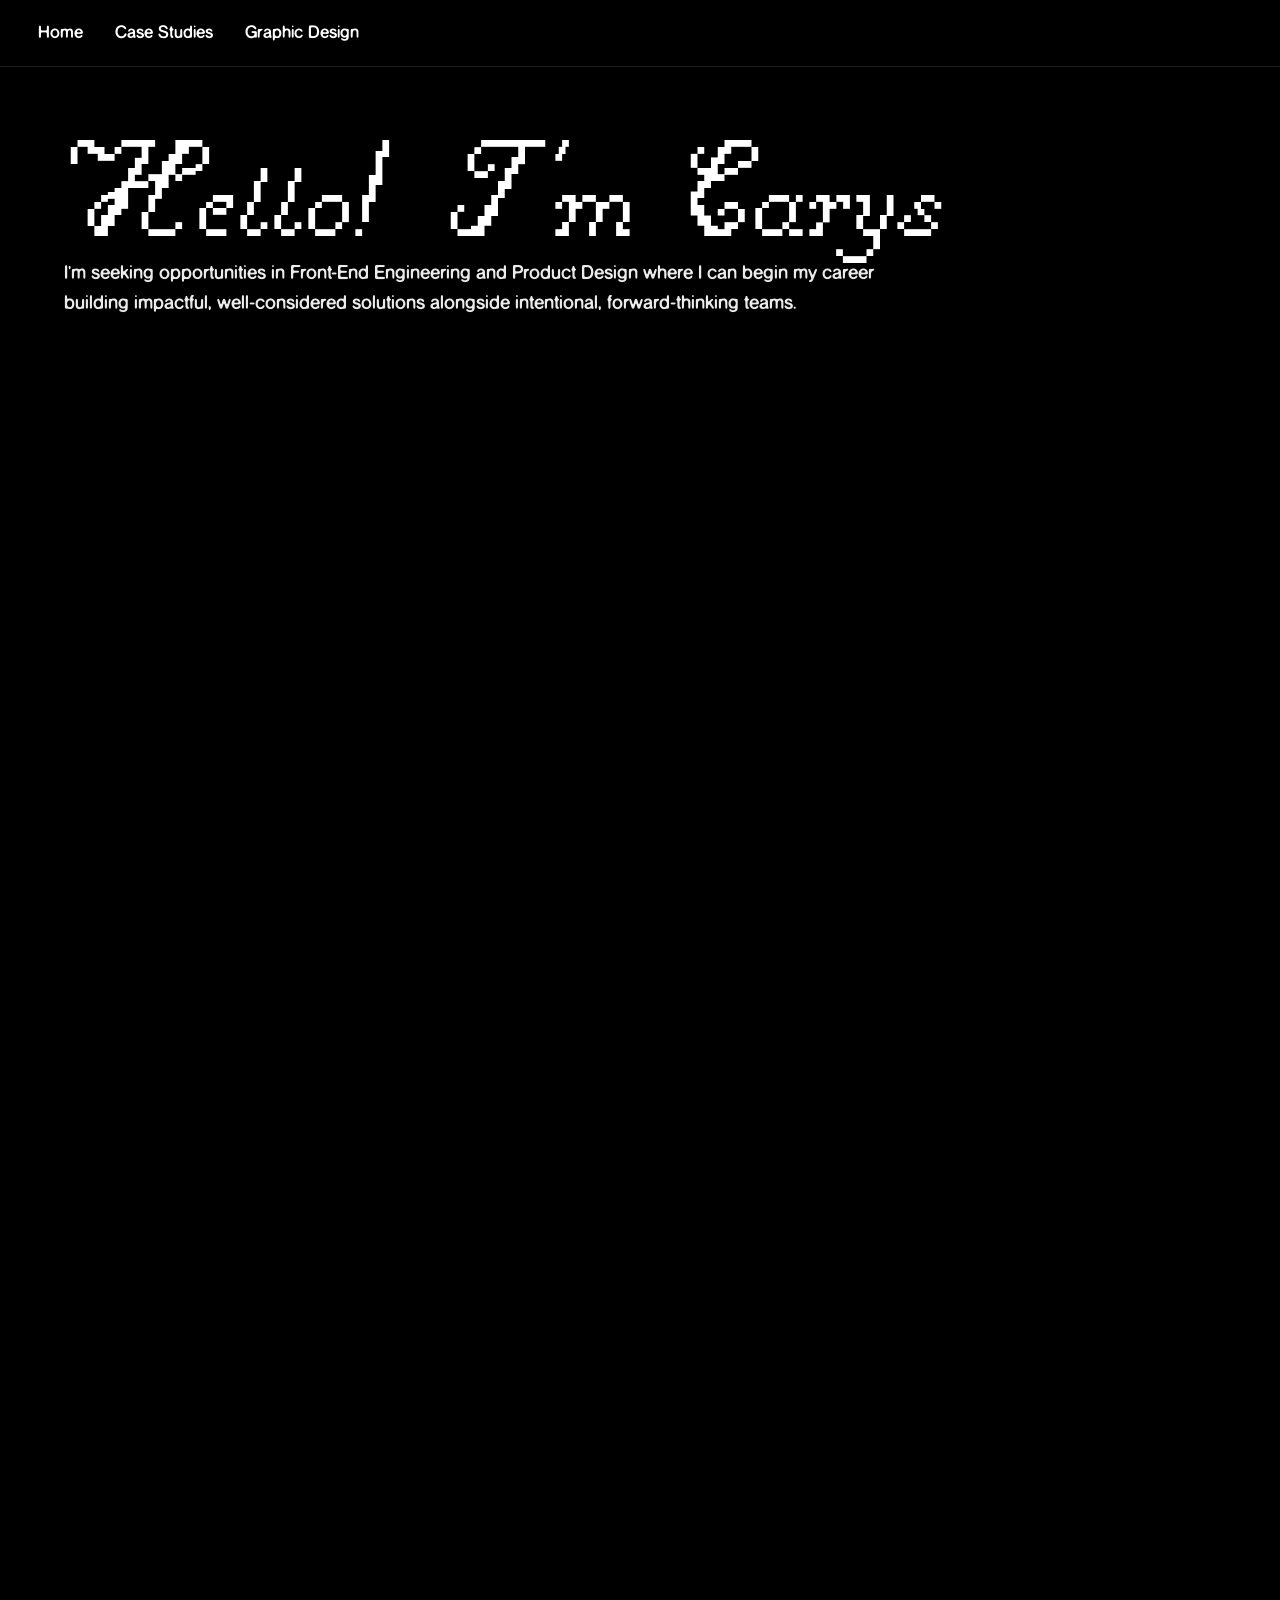
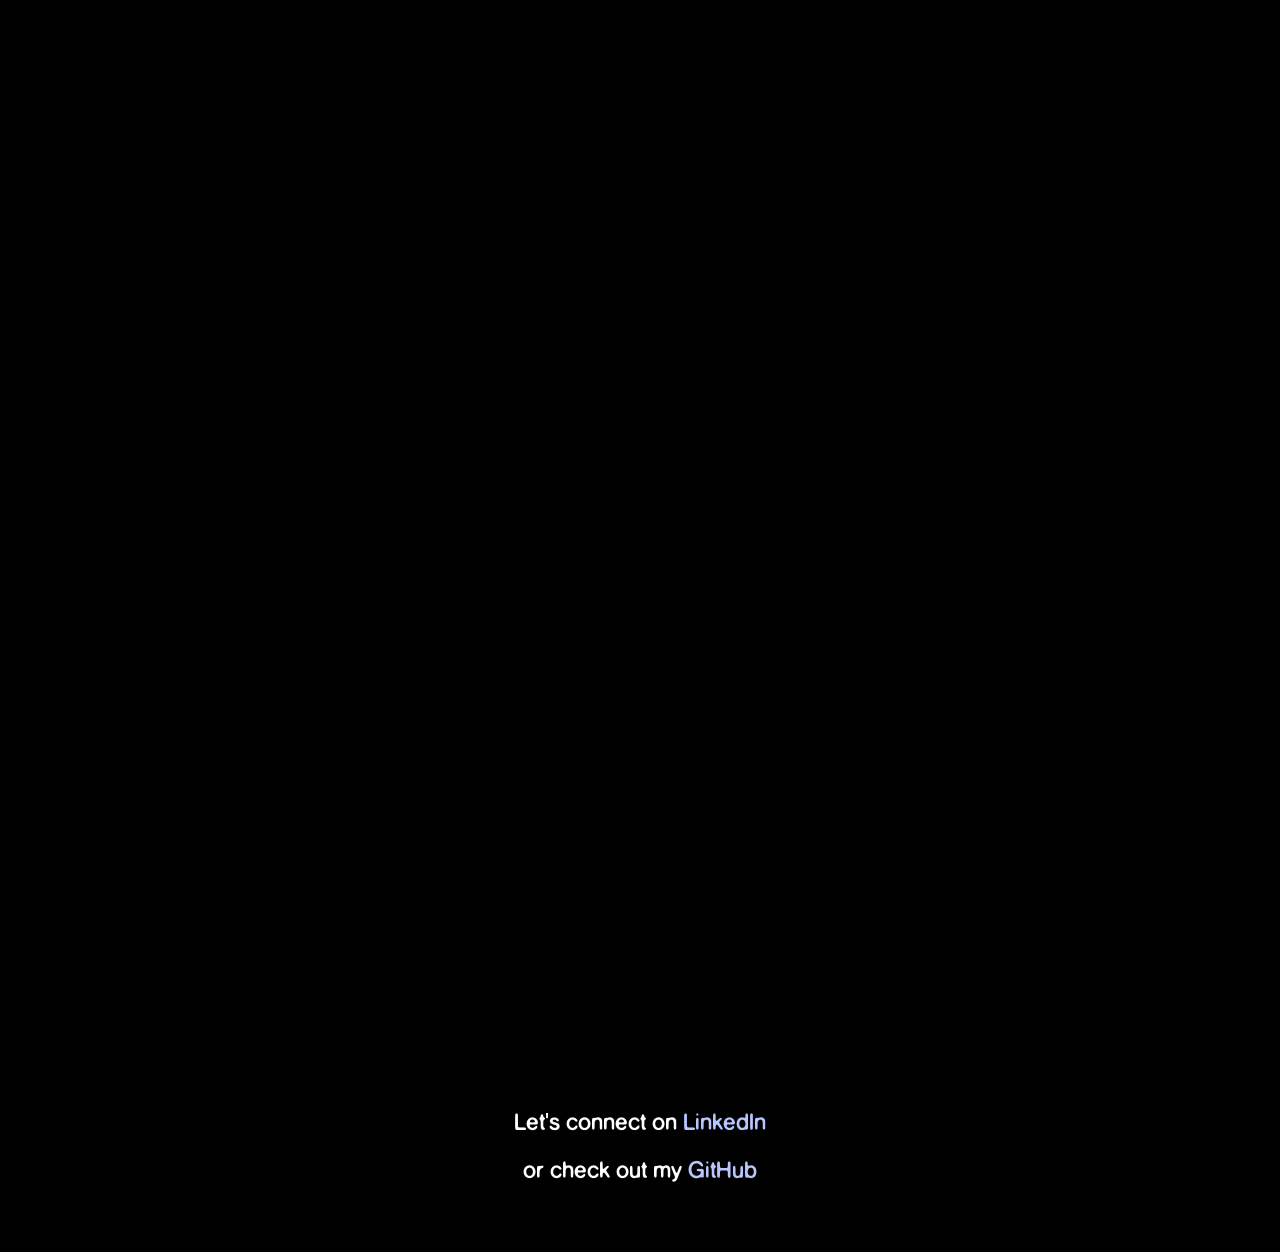
==== commit 9d5425db: "layout changes" ====
--- a/index.html
+++ b/index.html
@@ -5,90 +5,124 @@
     <meta name="viewport" content="width=device-width, initial-scale=1.0">
     <title>Carys Bernard </title>
 
-    <link rel="stylesheet" href="https://cdn.jsdelivr.net/npm/bootstrap@4.0.0/dist/css/bootstrap.min.css" integrity="sha384-Gn5384xqQ1aoWXA+058RXPxPg6fy4IWvTNh0E263XmFcJlSAwiGgFAW/dAiS6JXm" crossorigin="anonymous">
-
-    <link rel="stylesheet" href="style.css?v=1.5">
+    <link rel="stylesheet" href="style.css?v=4.2">
 </head>
 <body>
     <!-- header and nav below-->
     <header>
         <nav class="main-nav">
             <a href="index.html">Home</a>
-            <a href="designs.html">Designs</a>
-            <a href="projects.html">Projects</a>
-            <a href="case-studies.html">Case Studies</a>
+            <a href="index.html#case-studies">Case Studies</a>
+            <a href="index.html#graphic-design">Graphic Design</a>
         </nav>
     </header>
     <!-- center page words below-->
-    <div>
+    <div class="hero-top">
         <h1 id="big-words">
             Hello! I'm Carys
         </h1>
+        <p class="hero-internship" id="internship">
+            I’m seeking opportunities in Front-End Engineering and Product Design where I can begin my career building impactful, well-considered solutions alongside intentional, forward-thinking teams.
+        </p>
     </div>
 
-    <!--second page below / carousel / js reference -->
+    <!--second page below / js reference -->
     <div id="second-page">
 
-        <div class="words" id="goal">
-            I value intentional, well-designed technology and enjoy shaping ideas into usable, meaningful products. I’m especially drawn to work that blends technical problem-solving with conceptual clarity and user-centered design, and focuses on how the systems function.
-
-        </div>
+    <div class="home-body">
 
         <!-- more about me bio here -->
 
 
         <!-- more about me bio here -->
 
-<!-- carousel below -->
-        <section class="carousel-section">
-        <div id="carouselExampleIndicators" class="carousel slide" data-ride="carousel">
-            <ol class="carousel-indicators">
-              <li data-target="#carouselExampleIndicators" data-slide-to="0" class="active"></li>
-              <li data-target="#carouselExampleIndicators" data-slide-to="1"></li>
-            </ol>
-            <div class="carousel-inner">
-    
-              <div class="carousel-item active">
-                <div class="carousel-slide-content">
-                  <img src="images/hackathon/solo.jpeg" alt="Hackathon win">
-                  <div class="carousel-caption-side">
+        <section class="featured-stack" aria-label="Hackathon highlights">
+            <div class="featured-row">
+                <img src="images/hackathon/solo.jpeg" alt="Hackathon win">
+                <div class="featured-caption">
                     <h2>Last February, my team won First Place in Finance in a hackathon</h2>
                     <a href="https://news.miami.edu/coe/stories/2025/02/hackathon-showcases-ai-powered-solutions-by-students-and-startups.html">Read more</a>
-                  </div>
                 </div>
-              </div>
-
-              <div class="carousel-item">
-                <div class="carousel-slide-content">
-                  <img src="images/hackathon/figma-gg.png" alt="App designer">
-                  <div class="carousel-caption-side">
+            </div>
+            <div class="featured-row featured-row--reverse">
+                <img src="images/hackathon/figma-gg.png" alt="App designer">
+                <div class="featured-caption">
                     <h3>I was the app designer</h3>
                     <p>My prototype was used for the mobile app and website's design.</p>
-                  </div>
                 </div>
-              </div>
-    
             </div>
-            <a class="carousel-control-prev" href="#carouselExampleIndicators" role="button" data-slide="prev">
-              <span class="carousel-control-prev-icon" aria-hidden="true"></span>
-              <span class="sr-only">Previous</span>
-            </a>
-            <a class="carousel-control-next" href="#carouselExampleIndicators" role="button" data-slide="next">
-              <span class="carousel-control-next-icon" aria-hidden="true"></span>
-              <span class="sr-only">Next</span>
-            </a>
-          </div>
         </section>
-<!-- carousel ends -->
 
-    <div class="words" id="internship">
-          I’m seeking opportunities in Product Design and AI engineering where I can begin my career building impactful, well-considered solutions alongside intentional, forward-thinking teams.
+        <div class="words words--compact" id="goal">
+            I'm graduating from the University of Miami with a degree in Interactive Media and I'm passionate about experimental design for websites and apps.
         </div>
+
+        <section class="home-work" id="case-studies" aria-labelledby="home-work-heading">
+            <h2 id="home-work-heading" class="home-work-heading home-work-heading--secondary">Case Studies</h2>
+            <div class="iframe-previews">
+                <div class="iframe-preview">
+                    <h3 class="iframe-title">Emotional Analysis Dashboard</h3>
+                    <p class="work-category-row">
+                        <span class="work-category">Coursework</span>
+                        <span class="work-category">Data analysis</span>
+                    </p>
+                    <a href="projects/show-synth/docs/" class="preview-link">
+                        <img src="images/emotion-dashboard-preview.png" alt="Episode Emotion Analysis Dashboard preview" class="preview-image">
+                    </a>
+                </div>
+                <div class="iframe-preview">
+                    <h3 class="iframe-title">Context Layer AI</h3>
+                    <p class="work-category-row">
+                        <span class="work-category">Side project</span>
+                        <span class="work-category">Visual AI</span>
+                    </p>
+                    <a href="projects/case-study-overlay/" class="preview-link preview-link--embed" aria-label="Context Layer AI — open full page">
+                        <span class="preview-embed-frame">
+                            <iframe src="projects/case-study-overlay/" class="preview-iframe" title="Context Layer AI preview" loading="lazy"></iframe>
+                        </span>
+                    </a>
+                </div>
+            </div>
+        </section>
+
+        <section class="home-work home-work--follows" id="graphic-design" aria-labelledby="graphic-design-heading">
+            <h2 id="graphic-design-heading" class="home-work-heading home-work-heading--secondary">Graphic Design</h2>
+            <div class="iframe-previews">
+                <div class="iframe-preview">
+                    <h3 class="iframe-title">Northrup Grumman Brochure</h3>
+                    <p class="work-category-row">
+                        <span class="work-category">Coursework</span>
+                        <span class="work-category">Graphic design</span>
+                    </p>
+                    <div class="home-brochure-stack">
+                        <a href="images/ng-design-project-page-1.png" target="_blank" rel="noopener noreferrer" class="preview-link">
+                            <img src="images/ng-design-project-page-1.png" alt="Northrup Grumman brochure — page 1" class="preview-image preview-contain">
+                        </a>
+                        <a href="images/ng-design-project-page-2.png" target="_blank" rel="noopener noreferrer" class="preview-link">
+                            <img src="images/ng-design-project-page-2.png" alt="Northrup Grumman brochure — page 2" class="preview-image preview-contain">
+                        </a>
+                    </div>
+                </div>
+                <div class="iframe-preview">
+                    <h3 class="iframe-title">Zine-Style Tin</h3>
+                    <p class="work-category-row">
+                        <span class="work-category">Side project</span>
+                        <span class="work-category">Graphic design</span>
+                    </p>
+                    <a href="images/my-design-tin.png" target="_blank" rel="noopener noreferrer" class="preview-link">
+                        <img src="images/my-design-tin.png" alt="Zine-style tin — Carys Bernard, B.S.C. Interactive Media, University of Miami '26, coding languages and design software collage" class="preview-image preview-contain">
+                    </a>
+                </div>
+            </div>
+        </section>
+
+    </div>
 
     </div>    
    
     <!-- footer below -->
     <footer id="connect">
+        <div class="home-body">
         <p>
            <span id="connect-text">Let's connect on</span> 
            <a id="linkedin-link" href="https://www.linkedin.com/in/carysbernard/">
@@ -100,17 +134,12 @@
            <span id="github-text">or check out my</span>  
            <a id="github-link" href="https://github.com/carysbux">GitHub</a>
         </p>
+        </div>
     </footer>
 
 
     <script src="script.js"></script>
 
 
-    <script src="https://code.jquery.com/jquery-3.2.1.slim.min.js" integrity="sha384-KJ3o2DKtIkvYIK3UENzmM7KCkRr/rE9/Qpg6aAZGJwFDMVNA/GpGFF93hXpG5KkN" crossorigin="anonymous"></script>
-    <script src="https://cdn.jsdelivr.net/npm/popper.js@1.12.9/dist/umd/popper.min.js" integrity="sha384-ApNbgh9B+Y1QKtv3Rn7W3mgPxhU9K/ScQsAP7hUibX39j7fakFPskvXusvfa0b4Q" crossorigin="anonymous"></script>
-    <script src="https://cdn.jsdelivr.net/npm/bootstrap@4.0.0/dist/js/bootstrap.min.js" integrity="sha384-JZR6Spejh4U02d8jOt6vLEHfe/JQGiRRSQQxSfFWpi1MquVdAyjUar5+76PVCmYl" crossorigin="anonymous"></script>
-
-
-
 </body>
 </html>
--- a/style.css
+++ b/style.css
@@ -27,6 +27,7 @@
   overflow-x: auto;
   min-height: 100vh;
   font-family: 'FTOverpass', -apple-system, BlinkMacSystemFont, sans-serif;
+  text-align: left;
 }
 
 /* Navigation bar */
@@ -50,7 +51,7 @@
   color: #b8c5ff;
 }
 
-/* Page content for Case Studies and Projects */
+/* Page content (graphic design page, etc.) */
 .page-content {
   padding: 5vh 5vw;
   min-height: 50vh;
@@ -62,19 +63,23 @@
   margin-bottom: 2rem;
   color: #fff;
   font-weight: normal;
-}
-
-/* iframe previews for Case Studies and Projects */
+  text-align: left;
+}
+
+/* iframe-style preview cards (projects / case study on home, etc.) */
 .iframe-previews {
   display: grid;
   grid-template-columns: repeat(auto-fill, minmax(320px, 1fr));
   gap: 2rem;
   margin-top: 2rem;
+  width: 100%;
 }
 
 .iframe-preview {
   font-family: 'FTOverpass', -apple-system, BlinkMacSystemFont, sans-serif;
   color: #fff;
+  text-align: left;
+  min-width: 0;
 }
 
 header {
@@ -108,13 +113,47 @@
   opacity: 0.9;
 }
 
+/* Live page preview (iframe thumbnail) */
+.preview-link--embed {
+  text-decoration: none;
+}
+
+.preview-embed-frame {
+  display: block;
+  position: relative;
+  width: 100%;
+  aspect-ratio: 1;
+  overflow: hidden;
+  border: 1px solid rgba(255, 255, 255, 0.15);
+  border-radius: 8px;
+  box-shadow: 0 4px 24px rgba(0, 0, 0, 0.5);
+  background: #111;
+  transition: opacity 0.2s ease;
+}
+
+.preview-iframe {
+  position: absolute;
+  top: 0;
+  left: 0;
+  width: 200%;
+  height: 200%;
+  border: 0;
+  transform: scale(0.5);
+  transform-origin: top left;
+  pointer-events: none;
+}
+
+.iframe-preview .preview-link--embed:hover .preview-embed-frame {
+  opacity: 0.92;
+}
+
 /* Design pieces: show full artwork without heavy cropping */
 .iframe-preview .preview-image.preview-contain {
   object-fit: contain;
   background: #111;
 }
 
-/* Designs page: full-aspect artwork, not square tiles */
+/* Graphic design page: full-aspect artwork, not square tiles */
 .design-gallery {
   display: flex;
   flex-direction: column;
@@ -124,7 +163,7 @@
 
 .design-item {
   max-width: 680px;
-  margin: 0 auto;
+  margin: 0;
 }
 
 .design-link {
@@ -159,19 +198,51 @@
   background: #111;
 }
 
+.hero-top {
+  margin-bottom: 0;
+}
+
 #big-words {
   font-family: 'Retrogression', serif;
   padding-top: 5vh;
-  padding-left: 3vw;
-  padding-right: 20vw;
+  padding-bottom: 0.35rem;
+  padding-left: 5vw;
+  padding-right: 5vw;
+  margin: 0;
   font-size: 15vh;
   color: #fff;
   font-weight: normal;
-}
-
-#second-page{
-opacity: 0;
-transition: opacity 1s ease-in-out;
+  line-height: 1.05;
+  text-align: left;
+}
+
+/* Internship line: directly under hero, smaller than body .words */
+.hero-internship {
+  font-family: 'FTOverpass', -apple-system, BlinkMacSystemFont, sans-serif;
+  font-size: clamp(1rem, 2.2vw, 1.25rem);
+  line-height: 1.5;
+  color: rgba(255, 255, 255, 0.92);
+  padding: 0 5vw 2.5rem;
+  margin: 0;
+  max-width: 52rem;
+  text-align: left;
+}
+
+#second-page {
+  opacity: 0;
+  transition: opacity 1s ease-in-out;
+  width: 100%;
+}
+
+/* Center everything below the hero: equal side margins on wide screens */
+.home-body {
+  max-width: 1200px;
+  margin-left: auto;
+  margin-right: auto;
+  padding-left: clamp(1.25rem, 5vw, 3rem);
+  padding-right: clamp(1.25rem, 5vw, 3rem);
+  box-sizing: border-box;
+  width: 100%;
 }
 
 .words {
@@ -179,14 +250,104 @@
   font-size: 36px;
   padding: 5vw;
   color: #fff;
+  text-align: left;
+}
+
+/* Graduation blurb: under hackathon, above case studies */
+.words--compact {
+  font-size: clamp(1.15rem, 2.5vw, 1.75rem);
+  line-height: 1.45;
+  padding: 2rem 0 2.5rem;
+  margin: 0;
+  text-align: left;
+}
+
+/* Home: case studies / graphic design blocks (below bio / teams paragraph) */
+.home-work {
+  padding: 0 0 3rem;
+  text-align: left;
+}
+
+.home-work--follows {
+  padding-top: 0;
+  margin-top: 0;
+}
+
+.home-work-heading {
+  font-family: 'Retrogression', serif;
+  font-size: clamp(2rem, 5vw, 3.5rem);
+  font-weight: normal;
+  margin: 0 0 0.25rem;
+  color: #fff;
+  text-align: left;
+}
+
+/* Secondary section title (same display font as page titles, stepped down) */
+.home-work-heading--secondary {
+  font-size: clamp(1.75rem, 4.2vw, 3rem);
+  margin-bottom: 0.5rem;
+}
+
+.home-work .iframe-previews {
+  margin-top: 1.5rem;
+}
+
+/* Brochure: both pages stacked in Graphic Design section */
+.home-brochure-stack {
+  display: flex;
+  flex-direction: column;
+  gap: 1.25rem;
+}
+
+.home-brochure-stack .preview-link {
+  display: block;
+}
+
+/* Home work: category badges below title (type + subject) */
+.work-category-row {
+  display: flex;
+  flex-wrap: wrap;
+  gap: 0.5rem;
+  align-items: center;
+  margin: 0 0 0.75rem;
+}
+
+.work-category {
+  display: inline-block;
+  margin: 0;
+  padding: 0.3rem 0.65rem;
+  background: rgba(184, 197, 255, 0.1);
+  border: 1px solid rgba(184, 197, 255, 0.35);
+  border-radius: 6px;
+  font-family: 'FTOverpass', -apple-system, BlinkMacSystemFont, sans-serif;
+  font-size: 0.72rem;
+  font-weight: 600;
+  letter-spacing: 0.06em;
+  text-transform: uppercase;
+  color: #b8c5ff;
+}
+
+.home-work .iframe-preview .iframe-title {
+  margin-bottom: 0.4rem;
+}
+
+.design-gallery .design-item .iframe-title {
+  margin-bottom: 0.4rem;
 }
 
 footer {
   font-family: 'FTOverpass', -apple-system, BlinkMacSystemFont, sans-serif;
   font-size: 24px;
   text-align: center;
-  padding: 5vh;
-  color: #fff;
+  padding: 5vh 0;
+  margin: 0;
+  color: #fff;
+}
+
+footer .home-body {
+  padding-top: 0;
+  padding-bottom: 0;
+  text-align: center;
 }
 
 footer a {
@@ -262,32 +423,33 @@
 }
 
 
-/* carousel styling */
-
-.carousel-section {
-  width: 100%;
-  max-width: 900px;
-  margin: 0 auto 2rem;
-  min-height: 320px;
-}
-
-.carousel-inner {
-  width: 100%;
-  position: relative;
-}
-
-.carousel-item {
-  min-height: 320px;
-}
-
-.carousel-slide-content {
+/* Home: stacked hackathon highlights (image + text, alternating) */
+
+.featured-stack {
+  box-sizing: border-box;
+  width: 100%;
+  margin: 0 0 2rem;
+  padding: 0;
+  display: flex;
+  flex-direction: column;
+  gap: 2.5rem;
+  align-items: stretch;
+}
+
+.featured-row {
   display: flex;
   align-items: center;
   gap: 2rem;
-  min-height: 320px;
-}
-
-.carousel-slide-content img {
+  min-height: 280px;
+  width: 100%;
+  justify-content: flex-start;
+}
+
+.featured-row--reverse {
+  flex-direction: row-reverse;
+}
+
+.featured-row img {
   width: 400px;
   height: 280px;
   min-width: 400px;
@@ -296,63 +458,47 @@
   border-radius: 8px;
 }
 
-.carousel-caption-side {
+.featured-caption {
   flex: 1;
   min-width: 200px;
   padding: 1rem 0;
   font-family: 'FTOverpass', -apple-system, BlinkMacSystemFont, sans-serif;
   color: #fff;
-}
-
-.carousel-caption-side h2,
-.carousel-caption-side h3 {
+  text-align: left;
+}
+
+.featured-caption h2,
+.featured-caption h3 {
   margin-bottom: 0.5rem;
   font-size: 1.5rem;
   color: #fff;
 }
 
-.carousel-caption-side p {
+.featured-caption p {
   margin-bottom: 0.5rem;
   color: #fff;
 }
 
-.carousel-caption-side a {
+.featured-caption a {
   color: #b8c5ff;
   text-decoration: none;
 }
 
-.carousel-caption-side a:hover {
+.featured-caption a:hover {
   text-decoration: underline;
   color: #fff;
 }
 
-/* Bootstrap carousel on dark background */
-.carousel-section .carousel-control-prev-icon,
-.carousel-section .carousel-control-next-icon {
-  filter: invert(1);
-}
-
-.carousel-section .carousel-indicators li {
-  background-color: rgba(255, 255, 255, 0.35);
-}
-
-.carousel-section .carousel-indicators .active {
-  background-color: #fff;
-}
-
 @media (max-width: 768px) {
-  .carousel-slide-content {
+  .featured-row,
+  .featured-row--reverse {
     flex-direction: column;
     min-height: auto;
   }
 
-  .carousel-slide-content img {
+  .featured-row img {
     width: 100%;
     min-width: 0;
     height: 240px;
   }
-
-  .carousel-item {
-    min-height: auto;
-  }
-}
+}
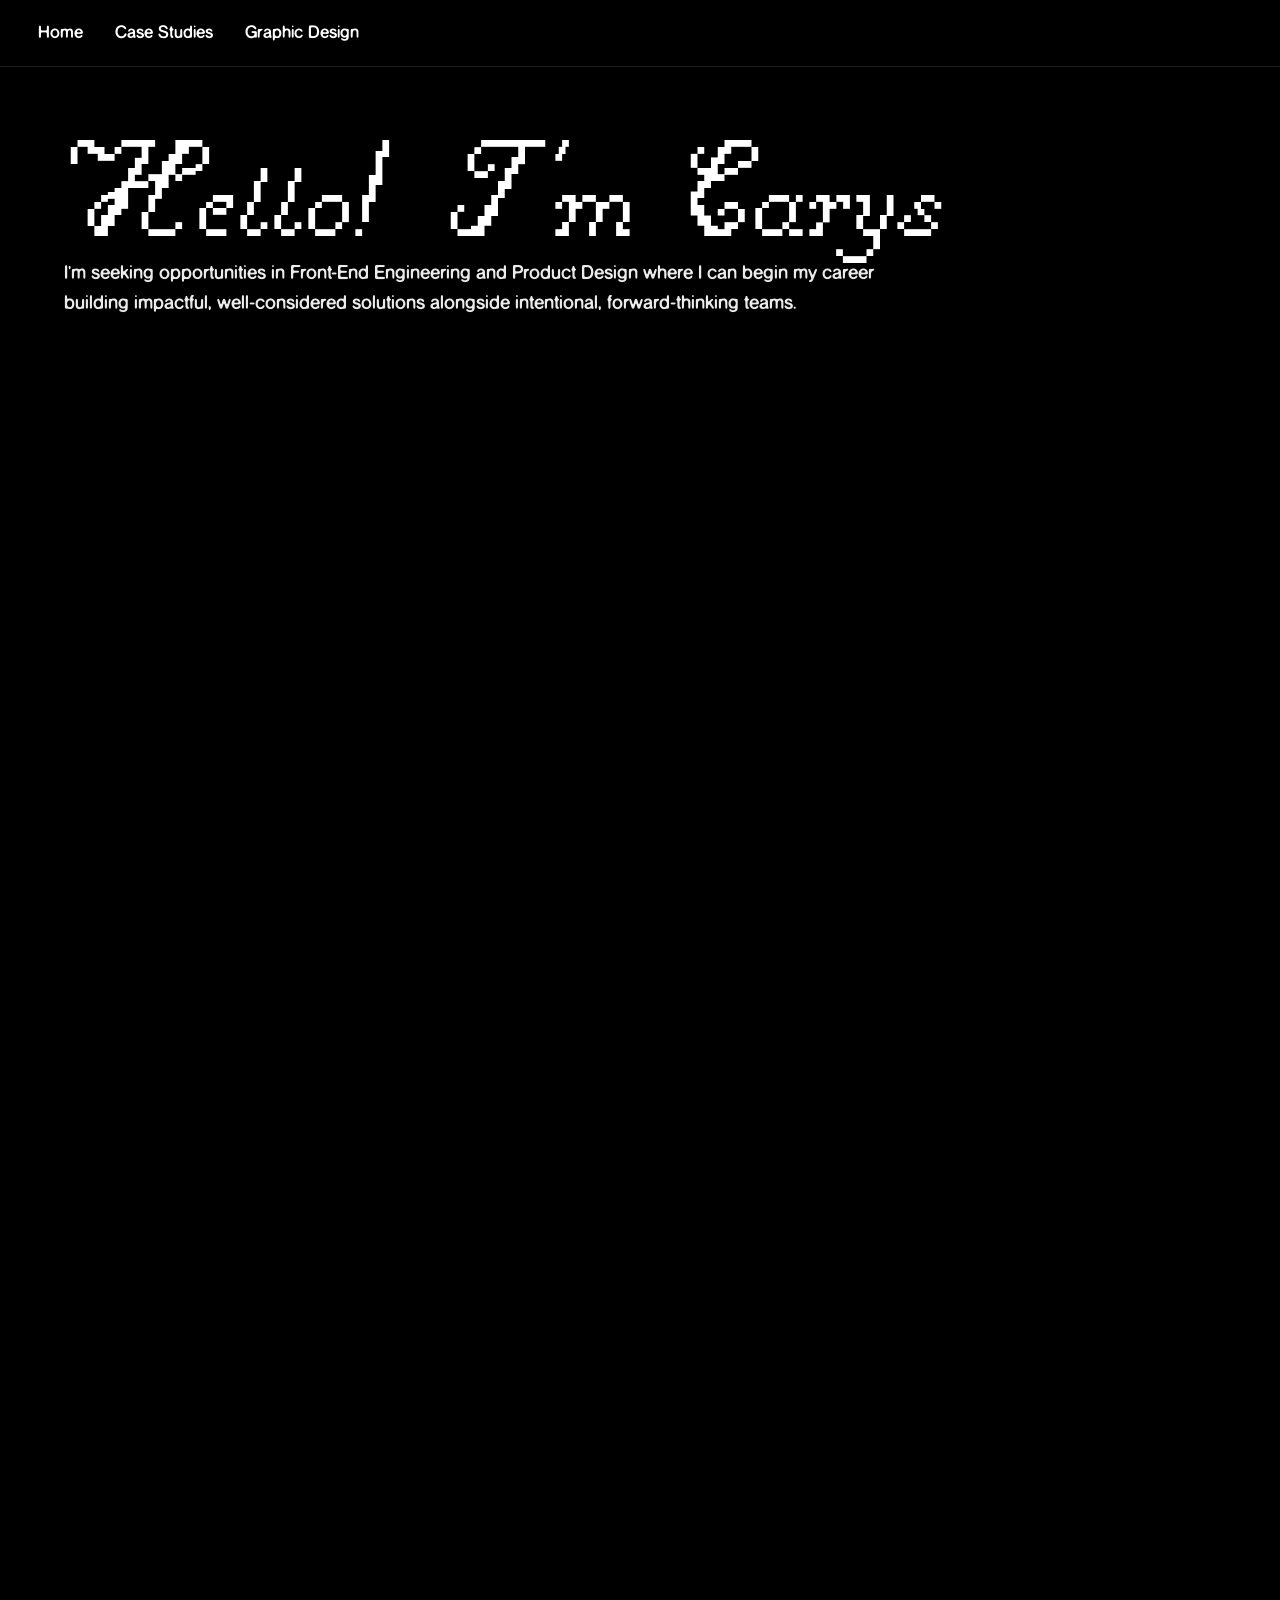
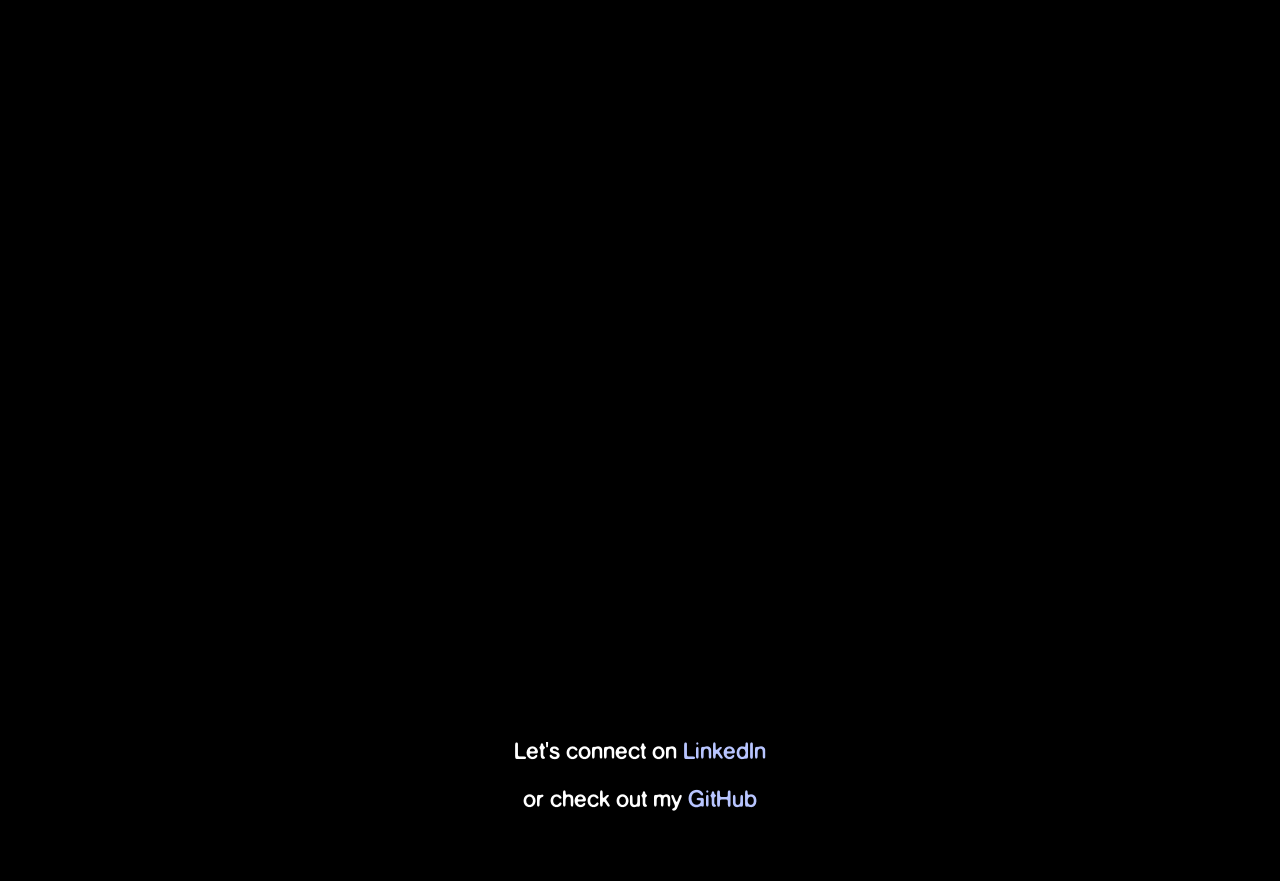
==== commit 91be0633: "added sites 4/16" ====
--- a/index.html
+++ b/index.html
@@ -63,7 +63,7 @@
                 <div class="iframe-preview">
                     <h3 class="iframe-title">Emotional Analysis Dashboard</h3>
                     <p class="work-category-row">
-                        <span class="work-category">Coursework</span>
+                        <span class="work-category">Web Application</span>
                         <span class="work-category">Data analysis</span>
                     </p>
                     <a href="projects/show-synth/docs/" class="preview-link">
@@ -73,13 +73,23 @@
                 <div class="iframe-preview">
                     <h3 class="iframe-title">Context Layer AI</h3>
                     <p class="work-category-row">
-                        <span class="work-category">Side project</span>
+                        <span class="work-category">Web Application</span>
                         <span class="work-category">Visual AI</span>
                     </p>
                     <a href="projects/case-study-overlay/" class="preview-link preview-link--embed" aria-label="Context Layer AI — open full page">
                         <span class="preview-embed-frame">
                             <iframe src="projects/case-study-overlay/" class="preview-iframe" title="Context Layer AI preview" loading="lazy"></iframe>
                         </span>
+                    </a>
+                </div>
+                <div class="iframe-preview">
+                    <h3 class="iframe-title">Starter Garden</h3>
+                    <p class="work-category-row">
+                        <span class="work-category">Web Application</span>
+                        <span class="work-category">Node/Backend</span>
+                    </p>
+                    <a href="projects/Starter%20Garden/" class="preview-link" aria-label="Starter Garden">
+                        <img src="images/starter-garden-cover.png" alt="Starter Garden project preview" class="preview-image">
                     </a>
                 </div>
             </div>
@@ -91,22 +101,36 @@
                 <div class="iframe-preview">
                     <h3 class="iframe-title">Northrup Grumman Brochure</h3>
                     <p class="work-category-row">
-                        <span class="work-category">Coursework</span>
+                        <span class="work-category">Brochure</span>
                         <span class="work-category">Graphic design</span>
                     </p>
-                    <div class="home-brochure-stack">
-                        <a href="images/ng-design-project-page-1.png" target="_blank" rel="noopener noreferrer" class="preview-link">
-                            <img src="images/ng-design-project-page-1.png" alt="Northrup Grumman brochure — page 1" class="preview-image preview-contain">
-                        </a>
-                        <a href="images/ng-design-project-page-2.png" target="_blank" rel="noopener noreferrer" class="preview-link">
-                            <img src="images/ng-design-project-page-2.png" alt="Northrup Grumman brochure — page 2" class="preview-image preview-contain">
-                        </a>
+                    <div class="brochure-carousel" data-carousel>
+                        <button type="button" class="carousel-control carousel-control--prev" aria-label="Show previous brochure page" data-carousel-prev>
+                            &#8592;
+                        </button>
+                        <div class="carousel-slides">
+                            <img src="images/ng-design-project-page-1.png" alt="Northrup Grumman brochure — page 1" class="preview-image preview-contain carousel-slide is-active">
+                            <img src="images/ng-design-project-page-2.png" alt="Northrup Grumman brochure — page 2" class="preview-image preview-contain carousel-slide">
+                        </div>
+                        <button type="button" class="carousel-control carousel-control--next" aria-label="Show next brochure page" data-carousel-next>
+                            &#8594;
+                        </button>
                     </div>
                 </div>
                 <div class="iframe-preview">
-                    <h3 class="iframe-title">Zine-Style Tin</h3>
+                    <h3 class="iframe-title">Court Couture</h3>
                     <p class="work-category-row">
-                        <span class="work-category">Side project</span>
+                        <span class="work-category">Magazine</span>
+                        <span class="work-category">Graphic design</span>
+                    </p>
+                    <div class="pdf-preview-wrap">
+                        <iframe src="images/court-couture-mag.pdf#toolbar=0&navpanes=0&scrollbar=0" title="Court Couture magazine preview" class="pdf-preview-frame" loading="lazy"></iframe>
+                    </div>
+                </div>
+                <div class="iframe-preview">
+                    <h3 class="iframe-title">Design Tin</h3>
+                    <p class="work-category-row">
+                        <span class="work-category">Zine</span>
                         <span class="work-category">Graphic design</span>
                     </p>
                     <a href="images/my-design-tin.png" target="_blank" rel="noopener noreferrer" class="preview-link">
--- a/style.css
+++ b/style.css
@@ -73,6 +73,7 @@
   gap: 2rem;
   margin-top: 2rem;
   width: 100%;
+  align-items: stretch;
 }
 
 .iframe-preview {
@@ -80,6 +81,9 @@
   color: #fff;
   text-align: left;
   min-width: 0;
+  display: flex;
+  flex-direction: column;
+  height: 100%;
 }
 
 header {
@@ -97,6 +101,7 @@
 .iframe-preview .preview-link {
   display: block;
   cursor: pointer;
+  width: 100%;
 }
 
 .iframe-preview .preview-image {
@@ -292,15 +297,67 @@
   margin-top: 1.5rem;
 }
 
-/* Brochure: both pages stacked in Graphic Design section */
-.home-brochure-stack {
-  display: flex;
-  flex-direction: column;
-  gap: 1.25rem;
-}
-
-.home-brochure-stack .preview-link {
+/* Brochure carousel: manual controls only */
+.brochure-carousel {
+  position: relative;
   display: block;
+}
+
+.carousel-slides {
+  position: relative;
+  width: 100%;
+  aspect-ratio: 1;
+}
+
+.carousel-slide {
+  display: none;
+}
+
+.carousel-slide.is-active {
+  display: block;
+}
+
+.carousel-control {
+  width: 1.75rem;
+  height: 1.75rem;
+  border: 1px solid rgba(255, 255, 255, 0.35);
+  border-radius: 999px;
+  background: rgba(0, 0, 0, 0.55);
+  color: #fff;
+  cursor: pointer;
+  font-size: 0.95rem;
+  line-height: 1;
+  position: absolute;
+  top: 50%;
+  transform: translateY(-50%);
+  z-index: 2;
+}
+
+.carousel-control:hover {
+  background: rgba(184, 197, 255, 0.2);
+}
+
+.carousel-control--prev {
+  left: 0.4rem;
+}
+
+.carousel-control--next {
+  right: 0.4rem;
+}
+
+.pdf-preview-wrap {
+  width: 100%;
+  aspect-ratio: 1;
+  border: 1px solid rgba(255, 255, 255, 0.15);
+  border-radius: 8px;
+  overflow: hidden;
+  background: #111;
+}
+
+.pdf-preview-frame {
+  width: 100%;
+  height: 100%;
+  border: 0;
 }
 
 /* Home work: category badges below title (type + subject) */
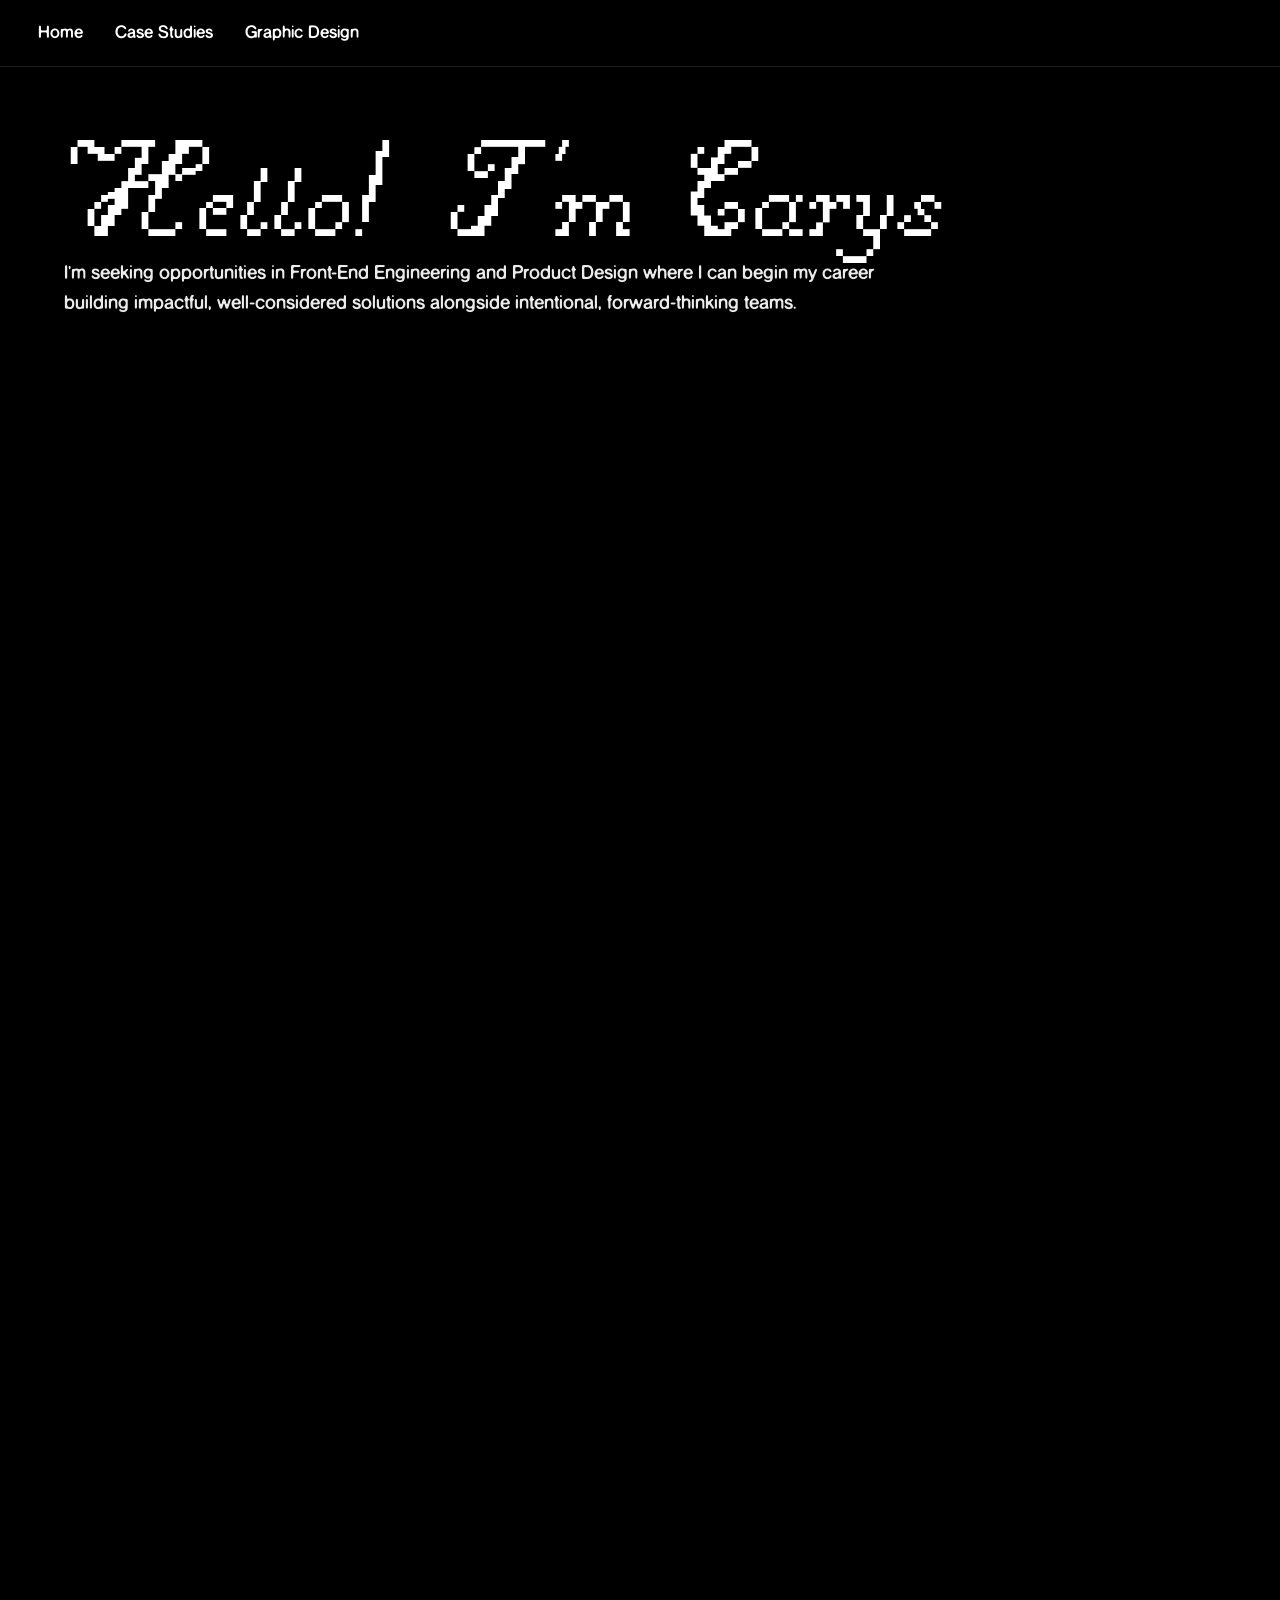
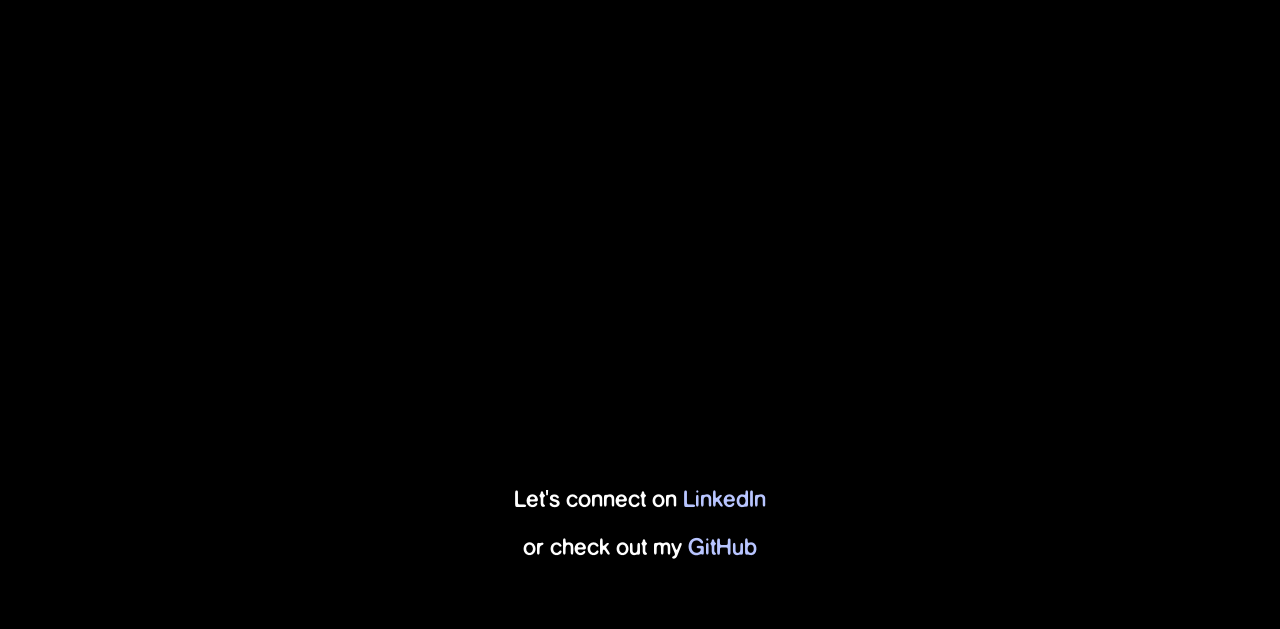
==== commit 81cb6e14: "." ====
--- a/index.html
+++ b/index.html
@@ -5,7 +5,7 @@
     <meta name="viewport" content="width=device-width, initial-scale=1.0">
     <title>Carys Bernard </title>
 
-    <link rel="stylesheet" href="style.css?v=4.2">
+    <link rel="stylesheet" href="style.css?v=4.4">
 </head>
 <body>
     <!-- header and nav below-->
@@ -36,20 +36,25 @@
 
         <!-- more about me bio here -->
 
-        <section class="featured-stack" aria-label="Hackathon highlights">
-            <div class="featured-row">
-                <img src="images/hackathon/solo.jpeg" alt="Hackathon win">
-                <div class="featured-caption">
-                    <h2>Last February, my team won First Place in Finance in a hackathon</h2>
-                    <a href="https://news.miami.edu/coe/stories/2025/02/hackathon-showcases-ai-powered-solutions-by-students-and-startups.html">Read more</a>
-                </div>
+        <section class="featured-stack featured-stack--split" aria-label="Hackathon highlights">
+            <div class="featured-media-stack">
+                <img src="images/hackathon/solo.jpeg" alt="Hackathon win" class="featured-stack-img">
+                <img src="images/hackathon/figma-gg.png" alt="App designer — Figma prototype" class="featured-stack-img">
             </div>
-            <div class="featured-row featured-row--reverse">
-                <img src="images/hackathon/figma-gg.png" alt="App designer">
-                <div class="featured-caption">
-                    <h3>I was the app designer</h3>
-                    <p>My prototype was used for the mobile app and website's design.</p>
-                </div>
+            <div class="featured-narrative">
+                <article class="hackathon-pillar">
+                    <h3 class="hackathon-pillar__title">Goal</h3>
+                    <p>I translated our core concept: location-based financial services, into a cohesive style guide and mobile prototype to establish a clear visual and functional foundation for the solution and presentation.</p>
+                </article>
+                <article class="hackathon-pillar">
+                    <h3 class="hackathon-pillar__title">Role</h3>
+                    <p>I coordinated the design strategy and developed the high-fidelity Figma prototype, managing the user interface development to ensure technical consistency across the team.</p>
+                </article>
+                <article class="hackathon-pillar">
+                    <h3 class="hackathon-pillar__title">Result</h3>
+                    <p>This design system served as the blueprint for our team's desktop site and was the centerpiece of our solution to the judges, winning us first place in our category!</p>
+                    <a href="https://news.miami.edu/coe/stories/2025/02/hackathon-showcases-ai-powered-solutions-by-students-and-startups.html" class="hackathon-read-more">Read more</a>
+                </article>
             </div>
         </section>
 
--- a/style.css
+++ b/style.css
@@ -480,82 +480,109 @@
 }
 
 
-/* Home: stacked hackathon highlights (image + text, alternating) */
+/* Home: hackathon — images stacked, Goal / Role / Result beside */
 
 .featured-stack {
   box-sizing: border-box;
   width: 100%;
   margin: 0 0 2rem;
   padding: 0;
+}
+
+.featured-stack--split {
+  display: flex;
+  flex-direction: row;
+  align-items: flex-start;
+  gap: clamp(1.5rem, 4vw, 2.75rem);
+  min-width: 0;
+}
+
+.featured-media-stack {
+  flex: 0 1 260px;
+  width: min(260px, 88vw);
+  max-width: 100%;
+  min-width: 0;
   display: flex;
   flex-direction: column;
-  gap: 2.5rem;
-  align-items: stretch;
-}
-
-.featured-row {
-  display: flex;
-  align-items: center;
-  gap: 2rem;
-  min-height: 280px;
-  width: 100%;
-  justify-content: flex-start;
-}
-
-.featured-row--reverse {
-  flex-direction: row-reverse;
-}
-
-.featured-row img {
-  width: 400px;
-  height: 280px;
-  min-width: 400px;
-  flex-shrink: 0;
+  gap: 0.75rem;
+}
+
+.featured-stack-img {
+  display: block;
+  box-sizing: border-box;
+  width: 100%;
+  max-width: 100%;
+  height: clamp(130px, 28vw, 168px);
+  max-height: 28vh;
   object-fit: cover;
   border-radius: 8px;
 }
 
-.featured-caption {
+.featured-narrative {
   flex: 1;
-  min-width: 200px;
-  padding: 1rem 0;
-  font-family: 'FTOverpass', -apple-system, BlinkMacSystemFont, sans-serif;
-  color: #fff;
-  text-align: left;
-}
-
-.featured-caption h2,
-.featured-caption h3 {
-  margin-bottom: 0.5rem;
-  font-size: 1.5rem;
-  color: #fff;
-}
-
-.featured-caption p {
-  margin-bottom: 0.5rem;
-  color: #fff;
-}
-
-.featured-caption a {
+  min-width: 0;
+  padding: 0.25rem 0 0;
+  font-family: 'FTOverpass', -apple-system, BlinkMacSystemFont, sans-serif;
+  color: #fff;
+  text-align: left;
+  display: flex;
+  flex-direction: column;
+  gap: 1.75rem;
+}
+
+.hackathon-pillar {
+  margin: 0;
+}
+
+.hackathon-pillar__title {
+  margin: 0 0 0.45rem;
+  font-size: 0.78rem;
+  font-weight: 700;
+  letter-spacing: 0.12em;
+  text-transform: uppercase;
+  color: #b8c5ff;
+}
+
+.hackathon-pillar p {
+  margin: 0 0 0.5rem;
+  font-size: clamp(1rem, 2.1vw, 1.1rem);
+  line-height: 1.55;
+  color: rgba(255, 255, 255, 0.95);
+}
+
+.hackathon-pillar p:last-child {
+  margin-bottom: 0;
+}
+
+.hackathon-read-more {
+  display: inline-block;
+  margin-top: 0.35rem;
   color: #b8c5ff;
   text-decoration: none;
-}
-
-.featured-caption a:hover {
+  font-weight: 600;
+  font-size: 1rem;
+}
+
+.hackathon-read-more:hover {
   text-decoration: underline;
   color: #fff;
 }
 
 @media (max-width: 768px) {
-  .featured-row,
-  .featured-row--reverse {
+  .featured-stack--split {
     flex-direction: column;
-    min-height: auto;
+    align-items: stretch;
   }
 
-  .featured-row img {
+  .featured-media-stack {
+    flex-basis: auto;
     width: 100%;
-    min-width: 0;
-    height: 240px;
+    max-width: 320px;
+    margin: 0 auto;
   }
-}
+
+  .featured-stack-img {
+    height: clamp(140px, 42vw, 200px);
+    max-height: 32vh;
+  }
+}
